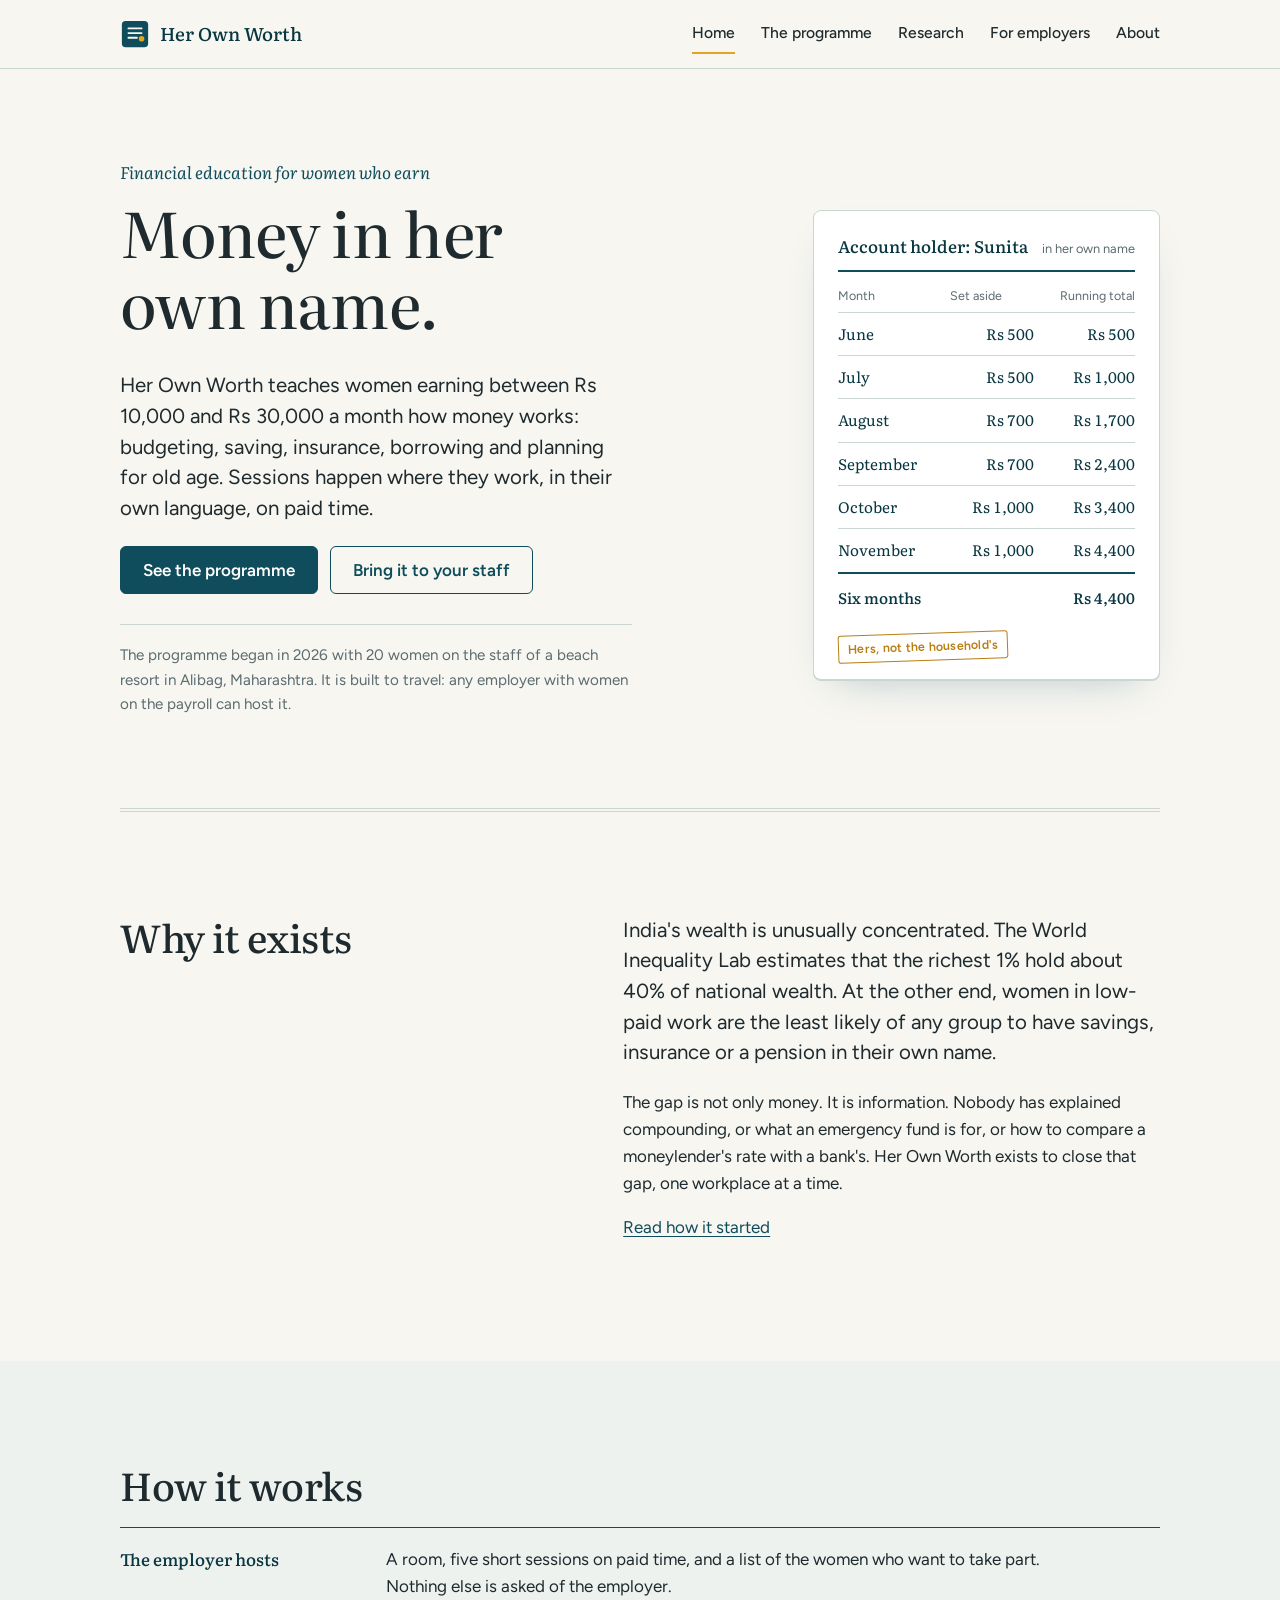
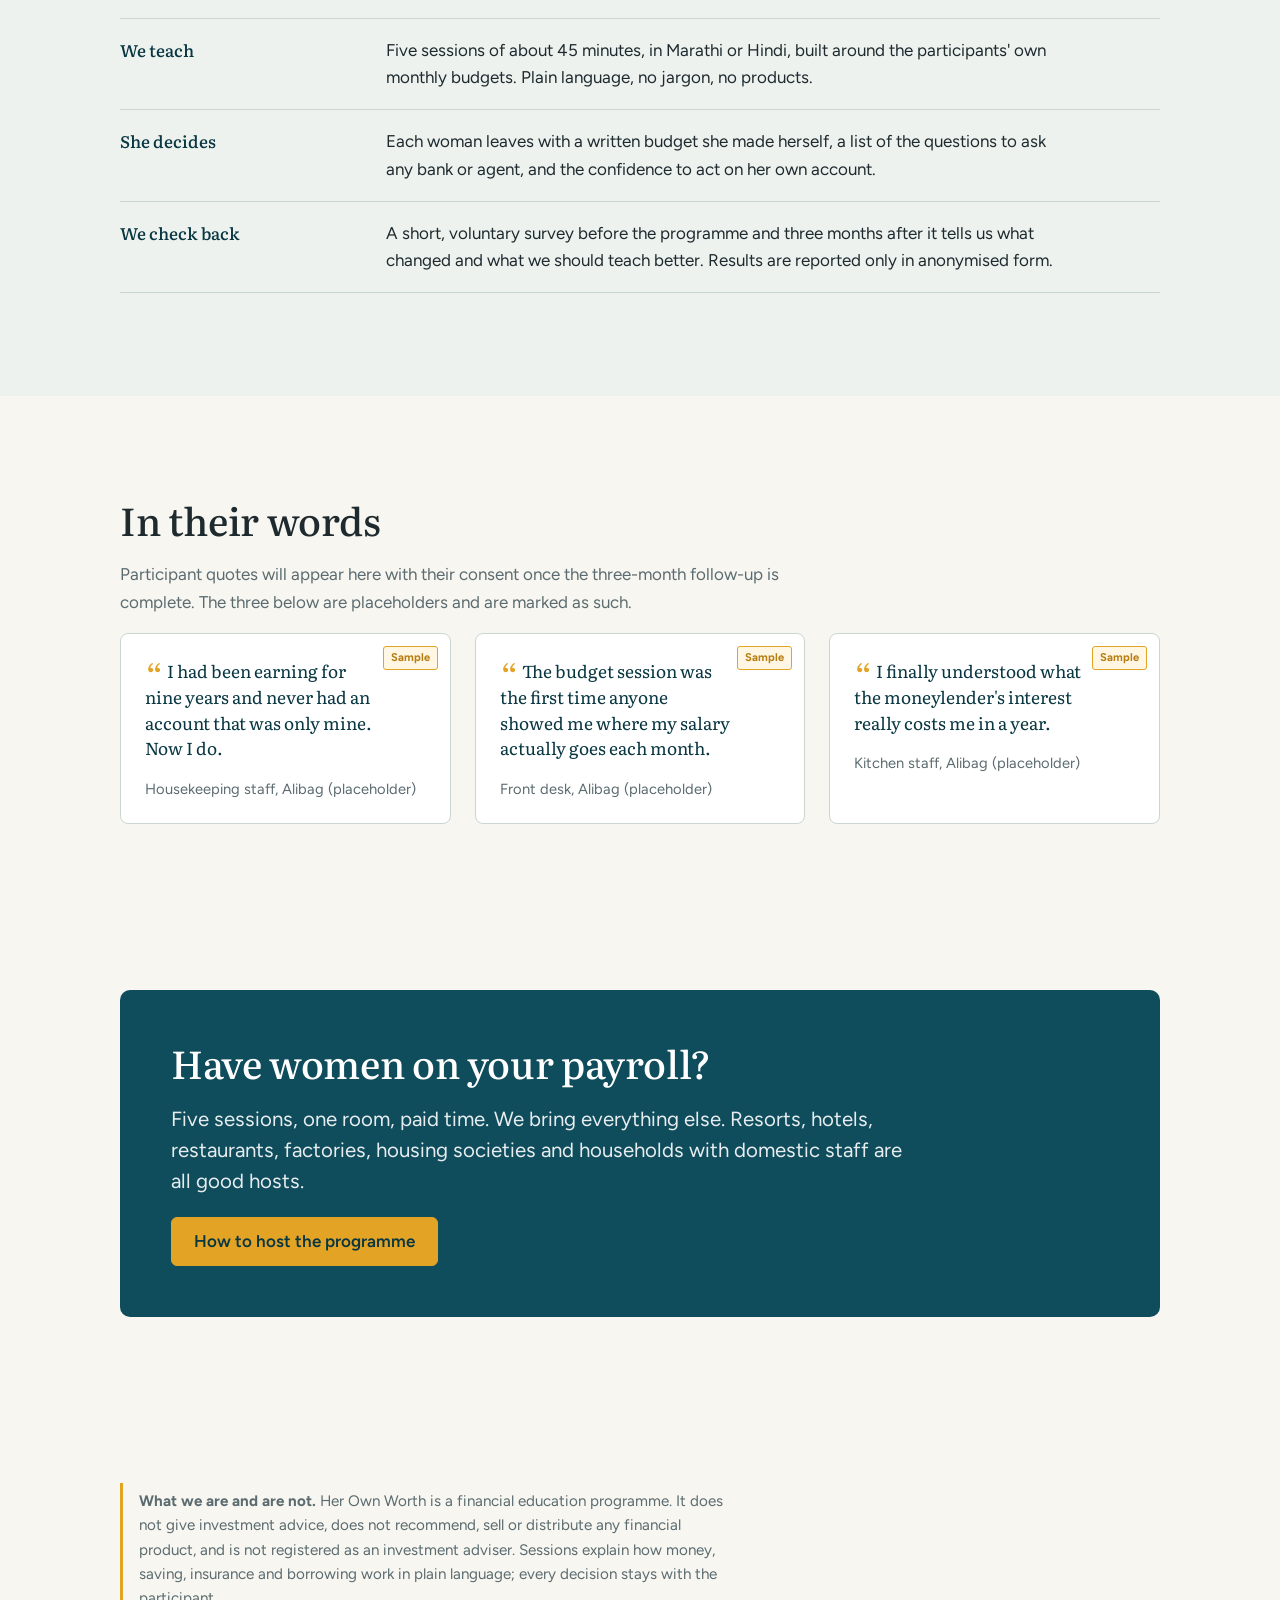
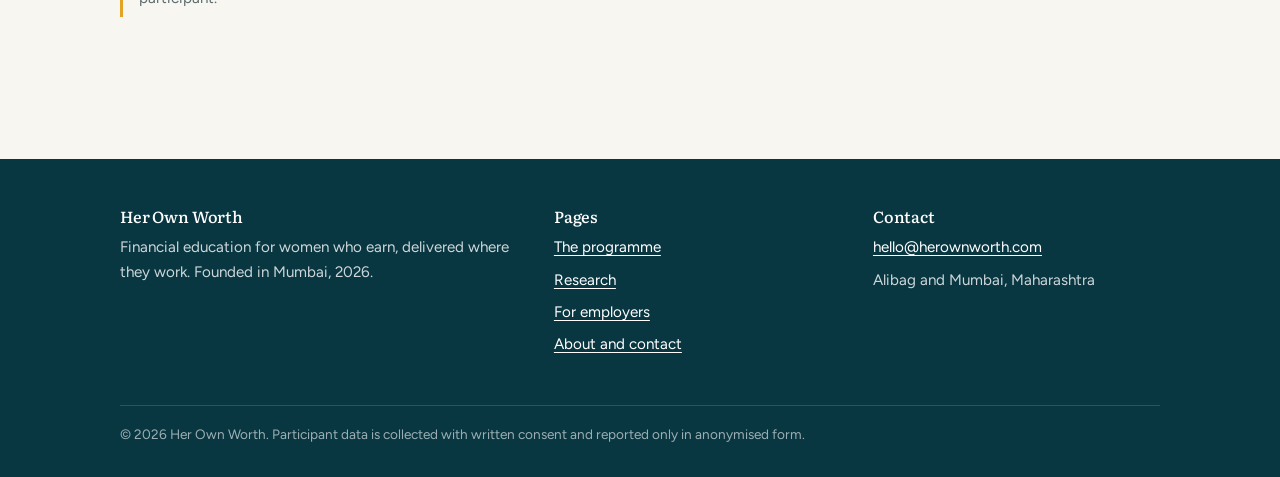
==== index.html @ 526307f5 "Her Own Worth site, first version Co-Authored-By: Claude Fable 5.1 <noreply@anthropic.com> Claude-Se" ====
<!doctype html>
<html lang="en">
<head>
<meta charset="utf-8">
<meta name="viewport" content="width=device-width, initial-scale=1">
<title>Her Own Worth</title>
<meta name="description" content="Financial education for women who earn, delivered where they work. Budgeting, saving, insurance and borrowing explained in plain language.">
<link rel="icon" href="favicon.svg" type="image/svg+xml">
<link rel="preconnect" href="https://fonts.googleapis.com">
<link rel="preconnect" href="https://fonts.gstatic.com" crossorigin>
<link href="https://fonts.googleapis.com/css2?family=Figtree:wght@400;500;600;700&family=Literata:ital,opsz,wght@0,7..72,400;0,7..72,450;0,7..72,500;1,7..72,400&display=swap" rel="stylesheet">
<link rel="stylesheet" href="styles.css">
</head>
<body>
<header class="top">
  <div class="wrap">
    <a class="brand" href="index.html"><svg class="mark" viewBox="0 0 32 32" aria-hidden="true"><rect x="2" y="2" width="28" height="28" rx="4" fill="#0F4C5C"/><path d="M9 10h14M9 15h14M9 20h9" stroke="#F7F6F1" stroke-width="2" stroke-linecap="round"/><circle cx="23" cy="21" r="3" fill="#E3A325"/></svg>Her Own Worth</a>
    <button class="menu-btn" aria-expanded="false" aria-controls="nav" onclick="var n=document.getElementById('nav');n.classList.toggle('open');this.setAttribute('aria-expanded',n.classList.contains('open'))">Menu</button>
    <nav class="main" id="nav" aria-label="Main">
      <a href="index.html" aria-current="page">Home</a>
      <a href="programme.html">The programme</a>
      <a href="research.html">Research</a>
      <a href="employers.html">For employers</a>
      <a href="about.html">About</a>
    </nav>
  </div>
</header>
<main>

<section class="hero">
  <div class="wrap">
    <div>
      <p class="kicker">Financial education for women who earn</p>
      <h1>Money in her own name.</h1>
      <p class="lead">Her Own Worth teaches women earning between Rs 10,000 and Rs 30,000 a month how money works: budgeting, saving, insurance, borrowing and planning for old age. Sessions happen where they work, in their own language, on paid time.</p>
      <div class="actions">
        <a class="btn" href="programme.html">See the programme</a>
        <a class="btn ghost" href="employers.html">Bring it to your staff</a>
      </div>
      <p class="fact">The programme began in 2026 with 20 women on the staff of a beach resort in Alibag, Maharashtra. It is built to travel: any employer with women on the payroll can host it.</p>
    </div>
    <div class="ledger" aria-label="Illustration: a savings ledger in a participant's own name">
      <div class="head"><b>Account holder: Sunita</b><span>in her own name</span></div>
      <table>
        <thead><tr><th>Month</th><th>Set aside</th><th>Running total</th></tr></thead>
        <tbody>
          <tr class="row"><td>June</td><td class="n">Rs 500</td><td>Rs 500</td></tr>
          <tr class="row"><td>July</td><td class="n">Rs 500</td><td>Rs 1,000</td></tr>
          <tr class="row"><td>August</td><td class="n">Rs 700</td><td>Rs 1,700</td></tr>
          <tr class="row"><td>September</td><td class="n">Rs 700</td><td>Rs 2,400</td></tr>
          <tr class="row"><td>October</td><td class="n">Rs 1,000</td><td>Rs 3,400</td></tr>
          <tr class="row"><td>November</td><td class="n">Rs 1,000</td><td>Rs 4,400</td></tr>
          <tr class="sum"><td>Six months</td><td class="n"></td><td>Rs 4,400</td></tr>
        </tbody>
      </table>
      <span class="stamp">Hers, not the household's</span>
    </div>
  </div>
</section>

<div class="wrap"><div class="ledger-rule double"></div></div>

<section>
  <div class="wrap split">
    <div>
      <h2>Why it exists</h2>
    </div>
    <div>
      <p class="lead">India's wealth is unusually concentrated. The World Inequality Lab estimates that the richest 1% hold about 40% of national wealth. At the other end, women in low-paid work are the least likely of any group to have savings, insurance or a pension in their own name.</p>
      <p>The gap is not only money. It is information. Nobody has explained compounding, or what an emergency fund is for, or how to compare a moneylender's rate with a bank's. Her Own Worth exists to close that gap, one workplace at a time.</p>
      <p><a href="about.html">Read how it started</a></p>
    </div>
  </div>
</section>

<section class="tint">
  <div class="wrap">
    <h2>How it works</h2>
    <ul class="rows">
      <li><b>The employer hosts</b><p>A room, five short sessions on paid time, and a list of the women who want to take part. Nothing else is asked of the employer.</p></li>
      <li><b>We teach</b><p>Five sessions of about 45 minutes, in Marathi or Hindi, built around the participants' own monthly budgets. Plain language, no jargon, no products.</p></li>
      <li><b>She decides</b><p>Each woman leaves with a written budget she made herself, a list of the questions to ask any bank or agent, and the confidence to act on her own account.</p></li>
      <li><b>We check back</b><p>A short, voluntary survey before the programme and three months after it tells us what changed and what we should teach better. Results are reported only in anonymised form.</p></li>
    </ul>
  </div>
</section>

<section>
  <div class="wrap">
    <h2>In their words</h2>
    <p class="muted" style="max-width:62ch">Participant quotes will appear here with their consent once the three-month follow-up is complete. The three below are placeholders and are marked as such.</p>
    <div class="quotes">
      <article class="quote"><span class="sample">Sample</span><blockquote>I had been earning for nine years and never had an account that was only mine. Now I do.</blockquote><cite>Housekeeping staff, Alibag (placeholder)</cite></article>
      <article class="quote"><span class="sample">Sample</span><blockquote>The budget session was the first time anyone showed me where my salary actually goes each month.</blockquote><cite>Front desk, Alibag (placeholder)</cite></article>
      <article class="quote"><span class="sample">Sample</span><blockquote>I finally understood what the moneylender's interest really costs me in a year.</blockquote><cite>Kitchen staff, Alibag (placeholder)</cite></article>
    </div>
  </div>
</section>

<section class="tight">
  <div class="wrap">
    <div class="panel">
      <h2>Have women on your payroll?</h2>
      <p class="lead" style="color:rgba(255,255,255,.9)">Five sessions, one room, paid time. We bring everything else. Resorts, hotels, restaurants, factories, housing societies and households with domestic staff are all good hosts.</p>
      <a class="btn" href="employers.html">How to host the programme</a>
    </div>
  </div>
</section>
<section class="tight" id="disclaimer">
  <div class="wrap">
    <div class="note">
      <strong>What we are and are not.</strong> Her Own Worth is a financial education programme. It does not give investment advice, does not recommend, sell or distribute any financial product, and is not registered as an investment adviser. Sessions explain how money, saving, insurance and borrowing work in plain language; every decision stays with the participant.
    </div>
  </div>
</section>

</main>
<footer>
  <div class="wrap">
    <div>
      <h4>Her Own Worth</h4>
      <p>Financial education for women who earn, delivered where they work. Founded in Mumbai, 2026.</p>
    </div>
    <div>
      <h4>Pages</h4>
      <ul>
        <li><a href="programme.html">The programme</a></li>
        <li><a href="research.html">Research</a></li>
        <li><a href="employers.html">For employers</a></li>
        <li><a href="about.html">About and contact</a></li>
      </ul>
    </div>
    <div>
      <h4>Contact</h4>
      <ul>
        <li><a href="mailto:hello@herownworth.com">hello@herownworth.com</a></li>
        <li>Alibag and Mumbai, Maharashtra</li>
      </ul>
    </div>
    <div class="legal">&copy; 2026 Her Own Worth. Participant data is collected with written consent and reported only in anonymised form.</div>
  </div>
</footer>
</body>
</html>
---- styles.css ----
:root{
  --ink:#0F4C5C;        /* sea-green ledger ink */
  --ink-deep:#083641;
  --paper:#F7F6F1;
  --paper-2:#EEF2EF;
  --rule:#C9D6D2;
  --text:#1E2A2E;
  --muted:#5B6B6F;
  --marigold:#E3A325;
  --marigold-deep:#B97E12;
  --white:#FFFFFF;
  --max:1120px;
  --gutter:clamp(16px,4vw,40px);
}
*{box-sizing:border-box}
html{scroll-behavior:smooth}
body{margin:0;background:var(--paper);color:var(--text);font-family:"Figtree",system-ui,-apple-system,"Segoe UI",sans-serif;font-size:17px;line-height:1.6;-webkit-font-smoothing:antialiased}
h1,h2,h3,h4,.serif{font-family:"Literata",Georgia,"Times New Roman",serif;font-weight:500;line-height:1.15;letter-spacing:-0.01em;margin:0 0 .5em}
h1{font-size:clamp(2.2rem,5.2vw,3.9rem);font-weight:450}
h2{font-size:clamp(1.65rem,3.2vw,2.4rem)}
h3{font-size:1.3rem}
p{margin:0 0 1em;max-width:62ch}
a{color:var(--ink);text-decoration-thickness:1px;text-underline-offset:3px}
a:hover{color:var(--ink-deep)}
:focus-visible{outline:3px solid var(--marigold);outline-offset:3px;border-radius:3px}
img,svg{max-width:100%;height:auto}
.wrap{max-width:var(--max);margin:0 auto;padding:0 var(--gutter)}
.muted{color:var(--muted)}
.small{font-size:.92rem}

/* header */
.top{position:sticky;top:0;z-index:20;background:rgba(247,246,241,.92);backdrop-filter:saturate(1.2) blur(8px);border-bottom:1px solid var(--rule)}
.top .wrap{display:flex;align-items:center;justify-content:space-between;height:68px;gap:16px}
.brand{display:flex;align-items:center;gap:10px;text-decoration:none;color:var(--ink-deep);font-family:"Literata",serif;font-size:1.15rem;font-weight:500}
.brand .mark{width:30px;height:30px}
nav.main{display:flex;gap:26px}
nav.main a{text-decoration:none;color:var(--text);font-weight:500;font-size:.98rem;padding:6px 0;border-bottom:2px solid transparent}
nav.main a[aria-current="page"]{border-bottom-color:var(--marigold)}
nav.main a:hover{color:var(--ink)}
.menu-btn{display:none;background:none;border:1px solid var(--rule);border-radius:6px;padding:8px 10px;font:inherit;color:var(--text)}
@media (max-width:760px){
  nav.main{display:none;position:absolute;left:0;right:0;top:68px;background:var(--paper);flex-direction:column;gap:0;border-bottom:1px solid var(--rule);padding:8px var(--gutter) 16px}
  nav.main.open{display:flex}
  nav.main a{padding:12px 0;border-bottom:1px solid var(--rule)}
  nav.main a[aria-current="page"]{border-bottom-color:var(--marigold)}
  .menu-btn{display:inline-block}
}

/* buttons */
.btn{display:inline-block;background:var(--ink);color:var(--white);text-decoration:none;padding:13px 22px;border-radius:6px;font-weight:600;border:1px solid var(--ink);line-height:1.2}
.btn:hover{background:var(--ink-deep);color:var(--white)}
.btn.ghost{background:transparent;color:var(--ink)}
.btn.ghost:hover{background:var(--paper-2)}
.btn.disabled{opacity:.55;pointer-events:none}

/* ledger rule motif */
.ledger-rule{height:1px;background:var(--rule);margin:0}
.ledger-rule.double{height:4px;background:linear-gradient(var(--rule),var(--rule)) top/100% 1px no-repeat,linear-gradient(var(--rule),var(--rule)) bottom/100% 1px no-repeat}

/* sections */
section{padding:clamp(56px,8vw,104px) 0}
section.tight{padding-top:clamp(36px,5vw,64px)}
.lead{font-size:clamp(1.12rem,1.6vw,1.3rem);line-height:1.5;color:var(--text);max-width:58ch}
.kicker{font-family:"Literata",serif;font-style:italic;color:var(--ink);font-size:1.05rem;margin:0 0 .6em}

/* hero */
.hero{padding:clamp(48px,7vw,96px) 0 clamp(40px,6vw,80px)}
.hero .wrap{display:grid;grid-template-columns:1.05fr .95fr;gap:clamp(28px,5vw,72px);align-items:center}
.hero h1{max-width:12ch}
.hero .actions{display:flex;gap:12px;flex-wrap:wrap;margin-top:22px}
.hero .fact{margin-top:30px;padding-top:18px;border-top:1px solid var(--rule);max-width:52ch;color:var(--muted);font-size:.95rem}
@media (max-width:860px){.hero .wrap{grid-template-columns:1fr}.hero h1{max-width:none}}

/* ledger illustration */
.ledger{background:var(--white);border:1px solid var(--rule);border-radius:8px;box-shadow:0 1px 0 var(--rule),0 18px 40px -24px rgba(15,76,92,.35);padding:22px 24px 18px;font-family:"Literata",serif;color:var(--ink-deep);max-width:460px;margin-left:auto}
.ledger .head{display:flex;justify-content:space-between;align-items:baseline;gap:14px;flex-wrap:wrap;border-bottom:2px solid var(--ink);padding-bottom:10px;margin-bottom:6px}
.ledger .head b{font-weight:500;font-size:1.05rem}
.ledger .head span{font-size:.8rem;color:var(--muted);font-family:"Figtree",sans-serif}
.ledger table{width:100%;border-collapse:collapse;font-size:.95rem}
.ledger th{font-weight:400;font-size:.78rem;color:var(--muted);text-align:left;padding:8px 0 6px;font-family:"Figtree",sans-serif;border-bottom:1px solid var(--rule)}
.ledger th:last-child,.ledger td:last-child,.ledger td.n{text-align:right;font-variant-numeric:tabular-nums}
.ledger td{padding:9px 0;border-bottom:1px solid var(--rule)}
.ledger tr.sum td{border-bottom:none;border-top:2px solid var(--ink);padding-top:12px;font-weight:500}
.ledger .stamp{display:inline-block;margin-top:14px;border:1.5px solid var(--marigold-deep);color:var(--marigold-deep);padding:3px 9px;border-radius:3px;font-size:.78rem;letter-spacing:.02em;transform:rotate(-2deg);font-family:"Figtree",sans-serif;font-weight:600}
.ledger tr.row{opacity:0;animation:ink .5s ease forwards}
.ledger tr.row:nth-child(1){animation-delay:.15s}.ledger tr.row:nth-child(2){animation-delay:.35s}.ledger tr.row:nth-child(3){animation-delay:.55s}.ledger tr.row:nth-child(4){animation-delay:.75s}.ledger tr.row:nth-child(5){animation-delay:.95s}.ledger tr.row:nth-child(6){animation-delay:1.15s}
.ledger tr.sum{opacity:0;animation:ink .6s ease 1.45s forwards}
@keyframes ink{to{opacity:1}}
@media (prefers-reduced-motion:reduce){.ledger tr.row,.ledger tr.sum{opacity:1;animation:none}}

/* grids */
.grid{display:grid;gap:clamp(20px,3vw,40px)}
.grid.two{grid-template-columns:1fr 1fr}
.grid.three{grid-template-columns:repeat(3,1fr)}
@media (max-width:860px){.grid.two,.grid.three{grid-template-columns:1fr}}
.split{display:grid;grid-template-columns:minmax(0,.9fr) minmax(0,1.1fr);gap:clamp(24px,5vw,72px);align-items:start}
@media (max-width:860px){.split{grid-template-columns:1fr}}

/* definition rows (ledger-like) */
.rows{border-top:1px solid var(--ink);margin:0;padding:0;list-style:none}
.rows li{display:grid;grid-template-columns:minmax(140px,.32fr) 1fr;gap:18px;padding:18px 0;border-bottom:1px solid var(--rule)}
.rows li b{font-family:"Literata",serif;font-weight:500;color:var(--ink-deep);font-size:1.05rem}
.rows li p{margin:0}
@media (max-width:560px){.rows li{grid-template-columns:1fr;gap:6px}}

/* curriculum sessions: a real sequence, so numbered */
.sessions{counter-reset:s;list-style:none;margin:0;padding:0;border-top:1px solid var(--ink)}
.sessions li{counter-increment:s;display:grid;grid-template-columns:64px 1fr;gap:10px 20px;padding:22px 0;border-bottom:1px solid var(--rule)}
.sessions li::before{content:counter(s);font-family:"Literata",serif;font-size:2rem;color:var(--marigold-deep);line-height:1;grid-row:span 2}
.sessions h3{margin:0 0 4px;font-size:1.15rem}
.sessions p{margin:0;color:var(--muted)}

/* tint panel */
.panel{background:var(--ink);color:var(--white);border-radius:10px;padding:clamp(28px,4vw,56px)}
.panel h2,.panel h3{color:var(--white)}
.panel p{color:rgba(255,255,255,.85)}
.panel a{color:var(--marigold)}
.panel .btn{background:var(--marigold);border-color:var(--marigold);color:var(--ink-deep)}
.panel .btn:hover{background:#F0B53A;border-color:#F0B53A}
.tint{background:var(--paper-2)}

/* testimonials */
.quotes{display:grid;grid-template-columns:repeat(3,1fr);gap:24px}
@media (max-width:860px){.quotes{grid-template-columns:1fr}}
.quote{background:var(--white);border:1px solid var(--rule);border-radius:8px;padding:24px 24px 20px;position:relative}
.quote blockquote{margin:0 0 14px;padding-right:48px;font-family:"Literata",serif;font-size:1.08rem;line-height:1.5;color:var(--ink-deep)}
.quote blockquote::before{content:"\201C";color:var(--marigold);font-size:2.2rem;line-height:0;vertical-align:-.35em;margin-right:4px}
.quote cite{font-style:normal;color:var(--muted);font-size:.92rem}
.sample{position:absolute;top:12px;right:12px;font-size:.7rem;font-weight:700;color:var(--marigold-deep);border:1px solid var(--marigold);padding:2px 7px;border-radius:3px;background:#FFF7E4}

/* research cards */
.paper{background:var(--white);border:1px solid var(--rule);border-radius:8px;padding:clamp(22px,3vw,36px);margin-bottom:22px}
.paper .status{display:inline-block;font-size:.8rem;font-weight:600;padding:3px 9px;border-radius:3px;background:var(--paper-2);color:var(--ink);margin-bottom:12px}
.paper .status.soon{background:#FFF7E4;color:var(--marigold-deep)}
.paper h3{font-size:1.45rem;max-width:30ch}
.paper .meta{color:var(--muted);font-size:.92rem;margin-bottom:14px}
.paper details{margin-top:8px}
.paper summary{cursor:pointer;color:var(--ink);font-weight:600;list-style:none;display:inline-flex;align-items:center;gap:8px}
.paper summary::-webkit-details-marker{display:none}
.paper summary::before{content:"+";display:inline-grid;place-items:center;width:20px;height:20px;border:1px solid var(--ink);border-radius:50%;font-size:.9rem}
.paper details[open] summary::before{content:"\2013"}
.paper details p{margin-top:12px;max-width:70ch}
.paper .actions{margin-top:16px;display:flex;gap:10px;flex-wrap:wrap}

/* stats in plain words */
.facts{display:grid;grid-template-columns:repeat(3,1fr);gap:20px;border-top:1px solid var(--ink);border-bottom:1px solid var(--ink);padding:26px 0}
@media (max-width:760px){.facts{grid-template-columns:1fr;gap:14px}}
.facts div{font-family:"Literata",serif;font-size:1.15rem;color:var(--ink-deep);line-height:1.35}
.facts div span{display:block;font-family:"Figtree",sans-serif;color:var(--muted);font-size:.9rem;margin-top:4px}

/* page header */
.page-head{padding:clamp(44px,6vw,80px) 0 clamp(24px,4vw,44px)}
.page-head h1{max-width:18ch}

/* footer */
footer{background:var(--ink-deep);color:rgba(255,255,255,.8);padding:48px 0 32px;margin-top:40px;font-size:.95rem}
footer .wrap{display:grid;grid-template-columns:1.4fr 1fr 1fr;gap:32px}
@media (max-width:760px){footer .wrap{grid-template-columns:1fr}}
footer h4{color:var(--white);margin:0 0 10px;font-size:1rem}
footer a{color:var(--white)}
footer ul{list-style:none;margin:0;padding:0}
footer li{margin-bottom:8px}
footer .legal{grid-column:1/-1;border-top:1px solid rgba(255,255,255,.15);padding-top:18px;margin-top:8px;font-size:.85rem;color:rgba(255,255,255,.6)}

/* form */
form .field{margin-bottom:16px}
form label{display:block;font-weight:600;margin-bottom:6px}
form input,form textarea,form select{width:100%;padding:12px;border:1px solid var(--rule);border-radius:6px;font:inherit;background:var(--white);color:var(--text)}
form textarea{min-height:130px}
.note{border-left:3px solid var(--marigold);padding:6px 0 6px 16px;color:var(--muted);font-size:.95rem;max-width:62ch}
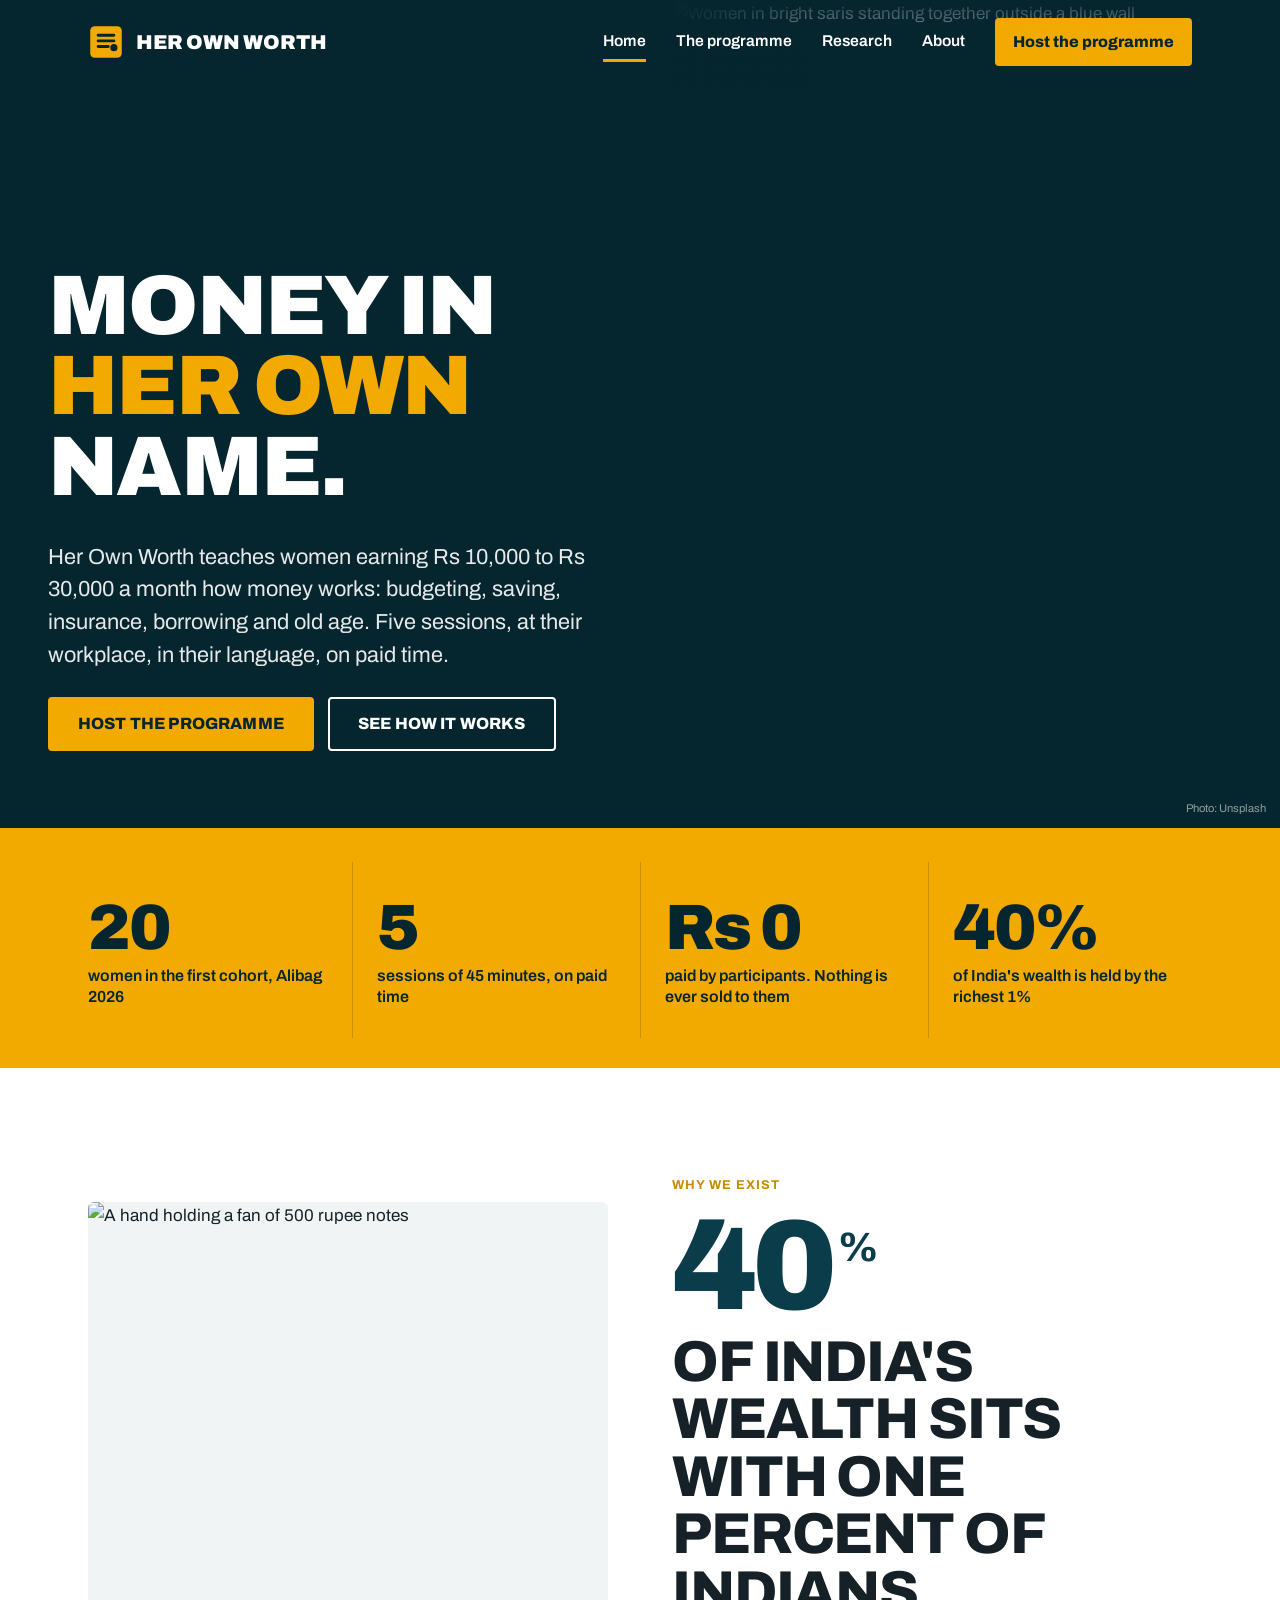
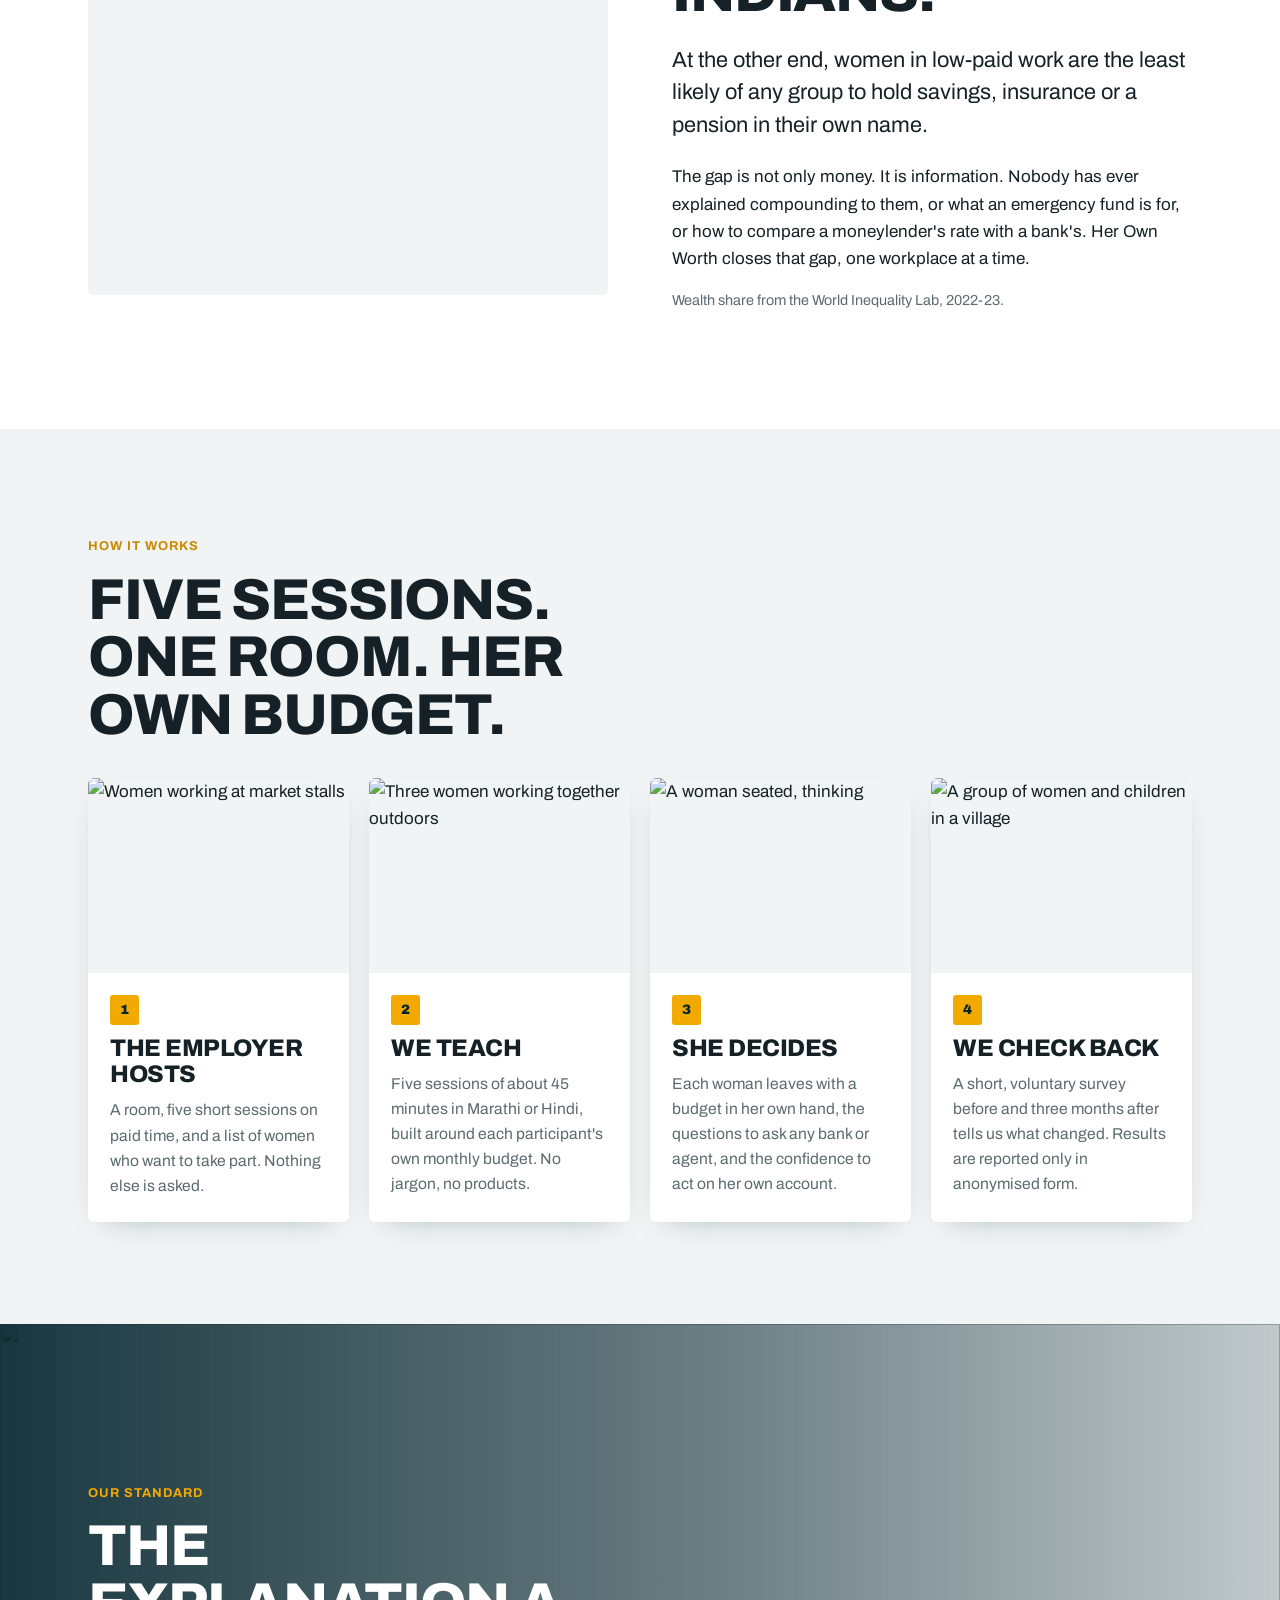
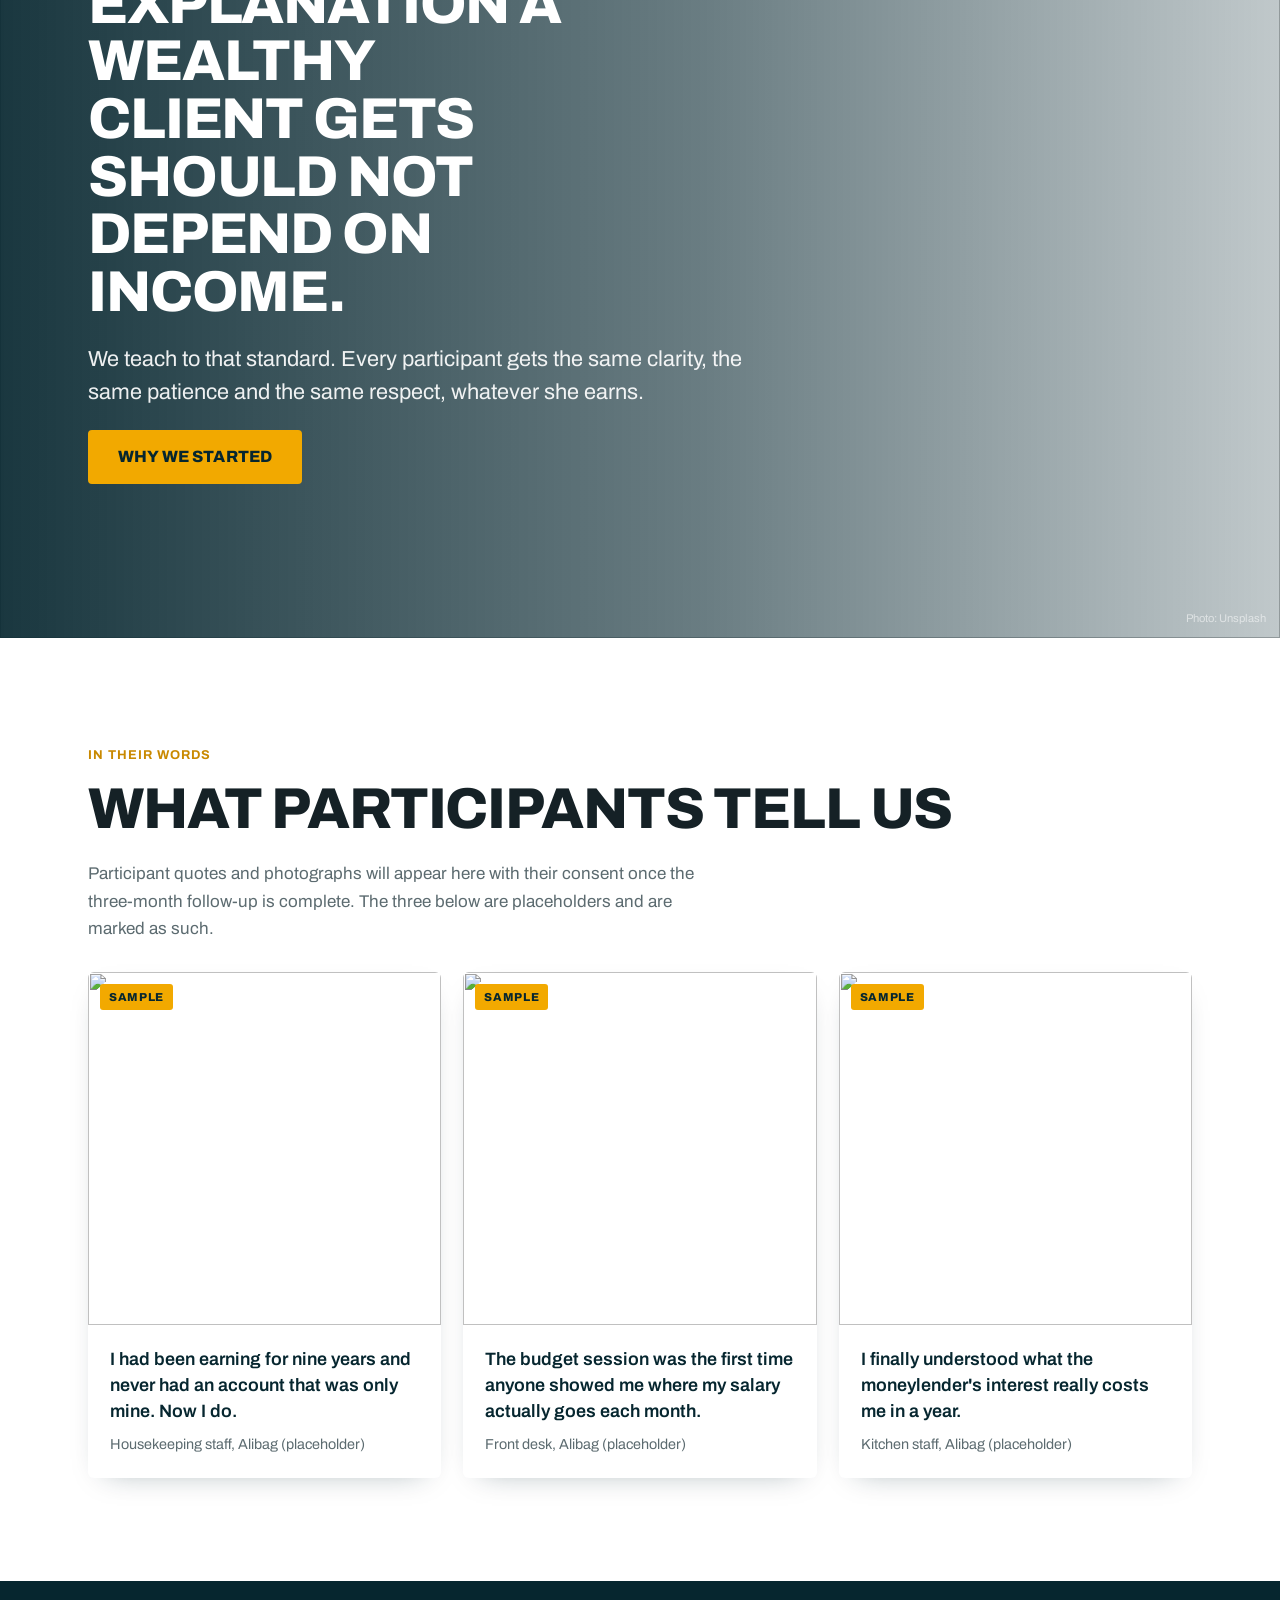
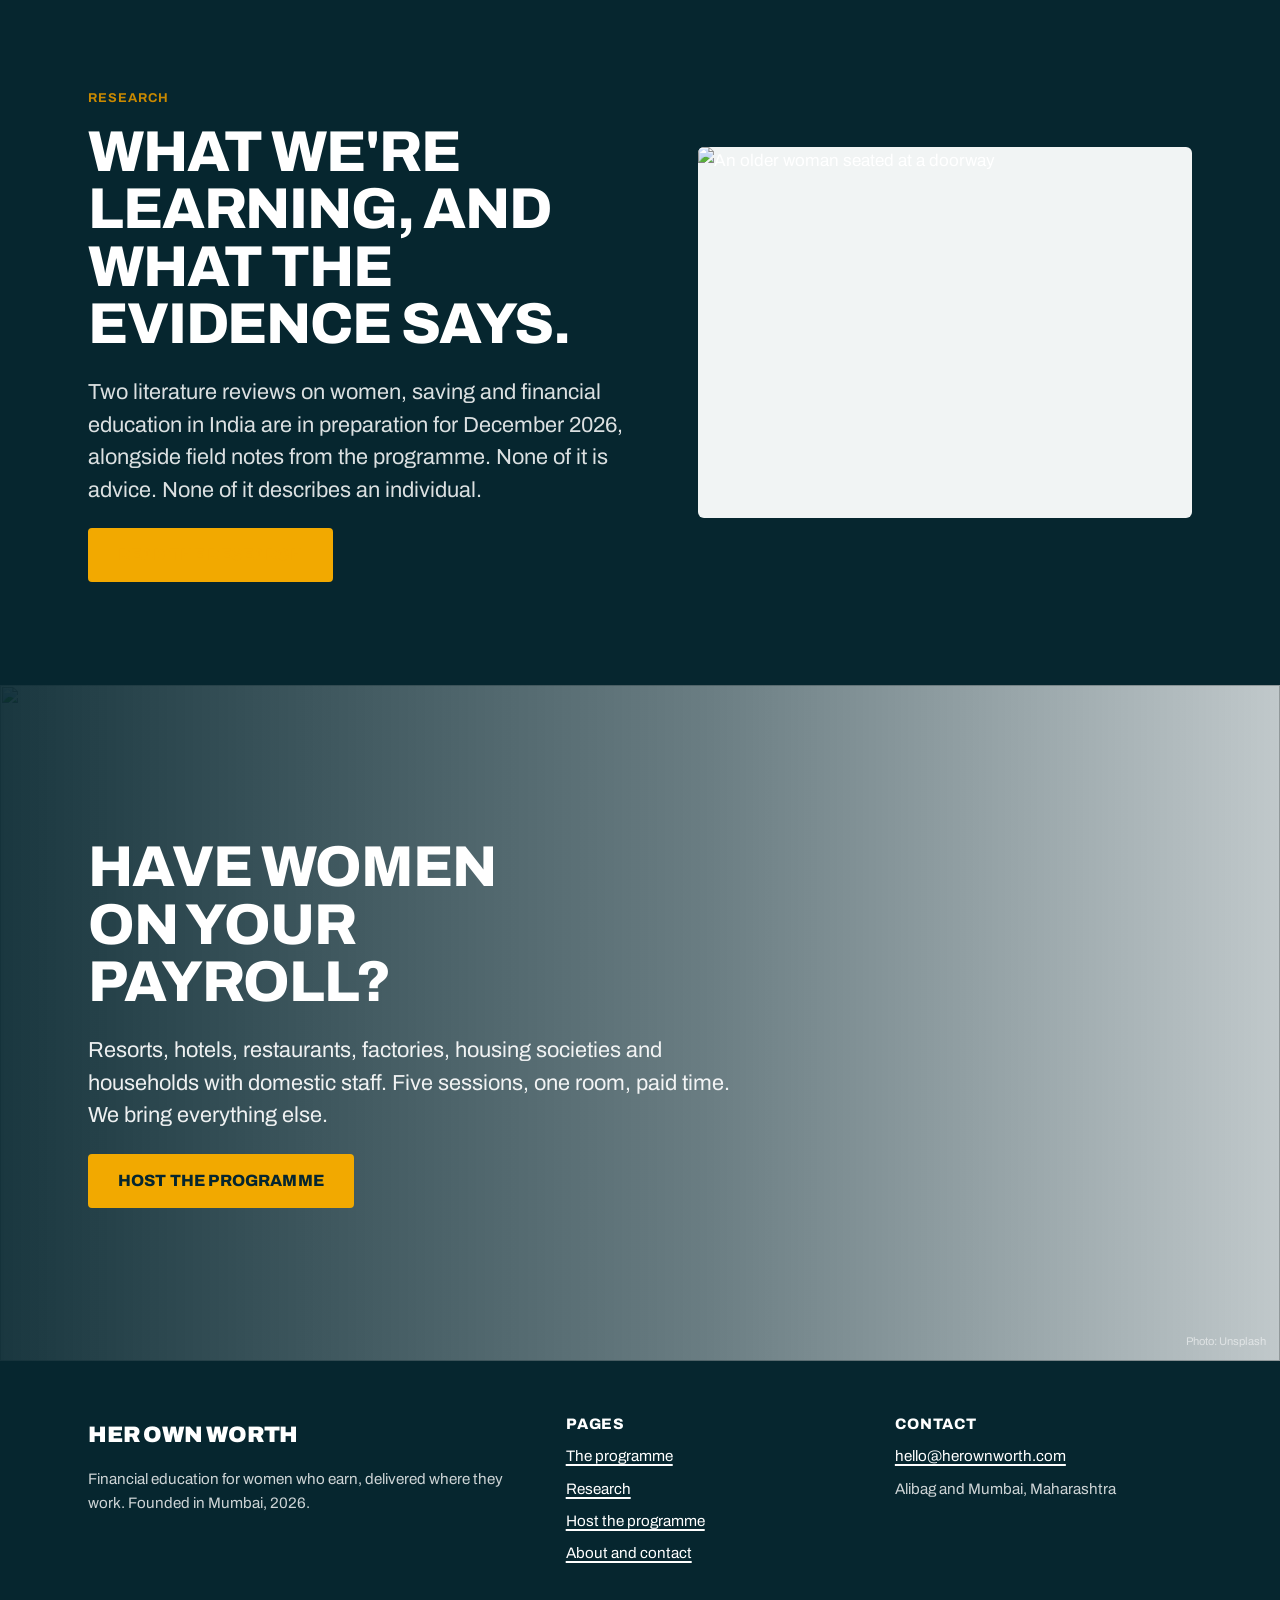
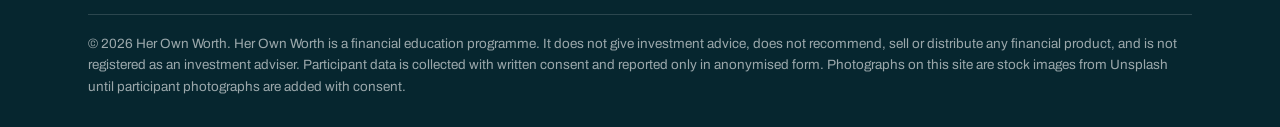
==== commit 17910728: "Redesign: full-bleed photography, bold uppercase headlines, stat counters Co-Authored-By: Claude Fab" ====
--- a/index.html
+++ b/index.html
@@ -8,137 +8,159 @@
 <link rel="icon" href="favicon.svg" type="image/svg+xml">
 <link rel="preconnect" href="https://fonts.googleapis.com">
 <link rel="preconnect" href="https://fonts.gstatic.com" crossorigin>
-<link href="https://fonts.googleapis.com/css2?family=Figtree:wght@400;500;600;700&family=Literata:ital,opsz,wght@0,7..72,400;0,7..72,450;0,7..72,500;1,7..72,400&display=swap" rel="stylesheet">
+<link rel="preconnect" href="https://images.unsplash.com">
+<link href="https://fonts.googleapis.com/css2?family=Archivo:wght@400;500;600;700;800;900&display=swap" rel="stylesheet">
 <link rel="stylesheet" href="styles.css">
 </head>
 <body>
 <header class="top">
   <div class="wrap">
-    <a class="brand" href="index.html"><svg class="mark" viewBox="0 0 32 32" aria-hidden="true"><rect x="2" y="2" width="28" height="28" rx="4" fill="#0F4C5C"/><path d="M9 10h14M9 15h14M9 20h9" stroke="#F7F6F1" stroke-width="2" stroke-linecap="round"/><circle cx="23" cy="21" r="3" fill="#E3A325"/></svg>Her Own Worth</a>
+    <a class="brand" href="index.html"><svg class="mark" viewBox="0 0 32 32" aria-hidden="true"><rect x="2" y="2" width="28" height="28" rx="4" fill="#F2A900"/><path d="M9 10h14M9 15h14M9 20h9" stroke="#06262F" stroke-width="2.6" stroke-linecap="round"/><circle cx="23" cy="21" r="3.2" fill="#06262F"/></svg>Her Own Worth</a>
     <button class="menu-btn" aria-expanded="false" aria-controls="nav" onclick="var n=document.getElementById('nav');n.classList.toggle('open');this.setAttribute('aria-expanded',n.classList.contains('open'))">Menu</button>
     <nav class="main" id="nav" aria-label="Main">
       <a href="index.html" aria-current="page">Home</a>
       <a href="programme.html">The programme</a>
       <a href="research.html">Research</a>
-      <a href="employers.html">For employers</a>
       <a href="about.html">About</a>
+      <a class="cta" href="employers.html">Host the programme</a>
     </nav>
   </div>
 </header>
 <main>
 
 <section class="hero">
+  <div class="text"><div>
+    <h1 class="reveal">Money in <em>her own</em> name.</h1>
+    <p class="lead reveal d1">Her Own Worth teaches women earning Rs 10,000 to Rs 30,000 a month how money works: budgeting, saving, insurance, borrowing and old age. Five sessions, at their workplace, in their language, on paid time.</p>
+    <div class="actions reveal d2"><a class="btn" href="employers.html">Host the programme</a> <a class="btn outline" href="programme.html">See how it works</a></div>
+  </div></div>
+  <div class="pic"><img src="https://images.unsplash.com/photo-1587538018365-2a1f8b544c08?auto=format&fit=crop&q=75&w=1600" alt="Women in bright saris standing together outside a blue wall" fetchpriority="high" style="--pos:50% 20%"><span class="credit">Photo: Unsplash</span></div>
+</section>
+<div class="stats" aria-label="Programme at a glance">
   <div class="wrap">
+    <div><b data-count="20">20</b><span>women in the first cohort, Alibag 2026</span></div>
+    <div><b data-count="5">5</b><span>sessions of 45 minutes, on paid time</span></div>
+    <div><b data-count="0" data-prefix="Rs ">Rs 0</b><span>paid by participants. Nothing is ever sold to them</span></div>
+    <div><b data-count="40" data-suffix="%">40%</b><span>of India's wealth is held by the richest 1%</span></div>
+  </div>
+</div>
+
+<section>
+  <div class="wrap split">
+    <div class="photo tall"><img src="https://images.unsplash.com/photo-1729077537326-91749c1c9197?auto=format&fit=crop&q=75&w=1000" alt="A hand holding a fan of 500 rupee notes" loading="lazy"></div>
     <div>
-      <p class="kicker">Financial education for women who earn</p>
-      <h1>Money in her own name.</h1>
-      <p class="lead">Her Own Worth teaches women earning between Rs 10,000 and Rs 30,000 a month how money works: budgeting, saving, insurance, borrowing and planning for old age. Sessions happen where they work, in their own language, on paid time.</p>
-      <div class="actions">
-        <a class="btn" href="programme.html">See the programme</a>
-        <a class="btn ghost" href="employers.html">Bring it to your staff</a>
-      </div>
-      <p class="fact">The programme began in 2026 with 20 women on the staff of a beach resort in Alibag, Maharashtra. It is built to travel: any employer with women on the payroll can host it.</p>
-    </div>
-    <div class="ledger" aria-label="Illustration: a savings ledger in a participant's own name">
-      <div class="head"><b>Account holder: Sunita</b><span>in her own name</span></div>
-      <table>
-        <thead><tr><th>Month</th><th>Set aside</th><th>Running total</th></tr></thead>
-        <tbody>
-          <tr class="row"><td>June</td><td class="n">Rs 500</td><td>Rs 500</td></tr>
-          <tr class="row"><td>July</td><td class="n">Rs 500</td><td>Rs 1,000</td></tr>
-          <tr class="row"><td>August</td><td class="n">Rs 700</td><td>Rs 1,700</td></tr>
-          <tr class="row"><td>September</td><td class="n">Rs 700</td><td>Rs 2,400</td></tr>
-          <tr class="row"><td>October</td><td class="n">Rs 1,000</td><td>Rs 3,400</td></tr>
-          <tr class="row"><td>November</td><td class="n">Rs 1,000</td><td>Rs 4,400</td></tr>
-          <tr class="sum"><td>Six months</td><td class="n"></td><td>Rs 4,400</td></tr>
-        </tbody>
-      </table>
-      <span class="stamp">Hers, not the household's</span>
+      <span class="eyebrow">Why we exist</span>
+      <p class="bignum">40<small>%</small></p>
+      <h2>Of India's wealth sits with one percent of Indians.</h2>
+      <p class="lead">At the other end, women in low-paid work are the least likely of any group to hold savings, insurance or a pension in their own name.</p>
+      <p>The gap is not only money. It is information. Nobody has ever explained compounding to them, or what an emergency fund is for, or how to compare a moneylender's rate with a bank's. Her Own Worth closes that gap, one workplace at a time.</p>
+      <p class="muted" style="font-size:.9rem">Wealth share from the World Inequality Lab, 2022-23.</p>
     </div>
   </div>
 </section>
 
-<div class="wrap"><div class="ledger-rule double"></div></div>
-
-<section>
-  <div class="wrap split">
-    <div>
-      <h2>Why it exists</h2>
-    </div>
-    <div>
-      <p class="lead">India's wealth is unusually concentrated. The World Inequality Lab estimates that the richest 1% hold about 40% of national wealth. At the other end, women in low-paid work are the least likely of any group to have savings, insurance or a pension in their own name.</p>
-      <p>The gap is not only money. It is information. Nobody has explained compounding, or what an emergency fund is for, or how to compare a moneylender's rate with a bank's. Her Own Worth exists to close that gap, one workplace at a time.</p>
-      <p><a href="about.html">Read how it started</a></p>
+<section class="mist">
+  <div class="wrap">
+    <span class="eyebrow">How it works</span>
+    <h2 style="max-width:16ch">Five sessions. One room. Her own budget.</h2>
+    <div class="cards" style="margin-top:34px">
+      <article class="card"><div class="img"><img src="https://images.unsplash.com/photo-1688013566793-849ce35316e6?auto=format&fit=crop&q=75&w=800" alt="Women working at market stalls" loading="lazy"></div><div class="body"><span class="step">1</span><h3>The employer hosts</h3><p>A room, five short sessions on paid time, and a list of women who want to take part. Nothing else is asked.</p></div></article>
+      <article class="card"><div class="img"><img src="https://images.unsplash.com/photo-1707721690544-781fe6ede937?auto=format&fit=crop&q=75&w=800" alt="Three women working together outdoors" loading="lazy"></div><div class="body"><span class="step">2</span><h3>We teach</h3><p>Five sessions of about 45 minutes in Marathi or Hindi, built around each participant's own monthly budget. No jargon, no products.</p></div></article>
+      <article class="card"><div class="img"><img src="https://images.unsplash.com/photo-1754591254914-cf2d9819e6be?auto=format&fit=crop&q=75&w=800" alt="A woman seated, thinking" loading="lazy"></div><div class="body"><span class="step">3</span><h3>She decides</h3><p>Each woman leaves with a budget in her own hand, the questions to ask any bank or agent, and the confidence to act on her own account.</p></div></article>
+      <article class="card"><div class="img"><img src="https://images.unsplash.com/photo-1759738101500-6d8d522b2681?auto=format&fit=crop&q=75&w=800" alt="A group of women and children in a village" loading="lazy"></div><div class="body"><span class="step">4</span><h3>We check back</h3><p>A short, voluntary survey before and three months after tells us what changed. Results are reported only in anonymised form.</p></div></article>
     </div>
   </div>
 </section>
 
-<section class="tint">
+<div class="band">
+  <img class="bg" src="https://images.unsplash.com/photo-1463335361701-e90f4c5045d0?auto=format&fit=crop&q=75&w=2000" alt="" loading="lazy">
   <div class="wrap">
-    <h2>How it works</h2>
-    <ul class="rows">
-      <li><b>The employer hosts</b><p>A room, five short sessions on paid time, and a list of the women who want to take part. Nothing else is asked of the employer.</p></li>
-      <li><b>We teach</b><p>Five sessions of about 45 minutes, in Marathi or Hindi, built around the participants' own monthly budgets. Plain language, no jargon, no products.</p></li>
-      <li><b>She decides</b><p>Each woman leaves with a written budget she made herself, a list of the questions to ask any bank or agent, and the confidence to act on her own account.</p></li>
-      <li><b>We check back</b><p>A short, voluntary survey before the programme and three months after it tells us what changed and what we should teach better. Results are reported only in anonymised form.</p></li>
-    </ul>
+    <span class="eyebrow" style="color:var(--gold)">Our standard</span>
+    <h2>The explanation a wealthy client gets should not depend on income.</h2>
+    <p class="lead">We teach to that standard. Every participant gets the same clarity, the same patience and the same respect, whatever she earns.</p>
+    <a class="btn" href="about.html">Why we started</a>
   </div>
-</section>
+  <span class="credit">Photo: Unsplash</span>
+</div>
 
 <section>
   <div class="wrap">
-    <h2>In their words</h2>
-    <p class="muted" style="max-width:62ch">Participant quotes will appear here with their consent once the three-month follow-up is complete. The three below are placeholders and are marked as such.</p>
-    <div class="quotes">
-      <article class="quote"><span class="sample">Sample</span><blockquote>I had been earning for nine years and never had an account that was only mine. Now I do.</blockquote><cite>Housekeeping staff, Alibag (placeholder)</cite></article>
-      <article class="quote"><span class="sample">Sample</span><blockquote>The budget session was the first time anyone showed me where my salary actually goes each month.</blockquote><cite>Front desk, Alibag (placeholder)</cite></article>
-      <article class="quote"><span class="sample">Sample</span><blockquote>I finally understood what the moneylender's interest really costs me in a year.</blockquote><cite>Kitchen staff, Alibag (placeholder)</cite></article>
+    <span class="eyebrow">In their words</span>
+    <h2>What participants tell us</h2>
+    <p class="muted" style="max-width:62ch">Participant quotes and photographs will appear here with their consent once the three-month follow-up is complete. The three below are placeholders and are marked as such.</p>
+    <div class="quotes" style="margin-top:30px">
+      <article class="quote"><span class="sample">Sample</span><div class="img"><img src="https://images.unsplash.com/photo-1533128361669-69c065857a13?auto=format&fit=crop&q=75&w=700" alt="" loading="lazy"></div><blockquote>I had been earning for nine years and never had an account that was only mine. Now I do.</blockquote><cite>Housekeeping staff, Alibag (placeholder)</cite></article>
+      <article class="quote"><span class="sample">Sample</span><div class="img"><img src="https://images.unsplash.com/photo-1618245472177-2a74ad3b994a?auto=format&fit=crop&q=75&w=700" alt="" loading="lazy"></div><blockquote>The budget session was the first time anyone showed me where my salary actually goes each month.</blockquote><cite>Front desk, Alibag (placeholder)</cite></article>
+      <article class="quote"><span class="sample">Sample</span><div class="img"><img src="https://images.unsplash.com/photo-1622182605529-ee049ded8c82?auto=format&fit=crop&q=75&w=700" alt="" loading="lazy"></div><blockquote>I finally understood what the moneylender's interest really costs me in a year.</blockquote><cite>Kitchen staff, Alibag (placeholder)</cite></article>
     </div>
   </div>
 </section>
 
-<section class="tight">
-  <div class="wrap">
-    <div class="panel">
-      <h2>Have women on your payroll?</h2>
-      <p class="lead" style="color:rgba(255,255,255,.9)">Five sessions, one room, paid time. We bring everything else. Resorts, hotels, restaurants, factories, housing societies and households with domestic staff are all good hosts.</p>
-      <a class="btn" href="employers.html">How to host the programme</a>
+<section class="dark">
+  <div class="wrap split text-first">
+    <div>
+      <span class="eyebrow">Research</span>
+      <h2>What we're learning, and what the evidence says.</h2>
+      <p class="lead">Two literature reviews on women, saving and financial education in India are in preparation for December 2026, alongside field notes from the programme. None of it is advice. None of it describes an individual.</p>
+      <a class="btn" href="research.html">Read the research</a>
     </div>
+    <div class="photo"><img src="https://images.unsplash.com/photo-1699873728107-9ce97c8f78eb?auto=format&fit=crop&q=75&w=1000" alt="An older woman seated at a doorway" loading="lazy"></div>
   </div>
 </section>
-<section class="tight" id="disclaimer">
+
+<div class="band">
+  <img class="bg" src="https://images.unsplash.com/photo-1794247071981-024c69666617?auto=format&fit=crop&q=75&w=2000" alt="" loading="lazy">
   <div class="wrap">
-    <div class="note">
-      <strong>What we are and are not.</strong> Her Own Worth is a financial education programme. It does not give investment advice, does not recommend, sell or distribute any financial product, and is not registered as an investment adviser. Sessions explain how money, saving, insurance and borrowing work in plain language; every decision stays with the participant.
-    </div>
+    <h2>Have women on your payroll?</h2>
+    <p class="lead">Resorts, hotels, restaurants, factories, housing societies and households with domestic staff. Five sessions, one room, paid time. We bring everything else.</p>
+    <a class="btn" href="employers.html">Host the programme</a>
   </div>
-</section>
+  <span class="credit">Photo: Unsplash</span>
+</div>
 
 </main>
 <footer>
   <div class="wrap">
     <div>
-      <h4>Her Own Worth</h4>
+      <div class="brand">Her Own Worth</div>
       <p>Financial education for women who earn, delivered where they work. Founded in Mumbai, 2026.</p>
     </div>
     <div>
-      <h4>Pages</h4>
+      <h4>PAGES</h4>
       <ul>
         <li><a href="programme.html">The programme</a></li>
         <li><a href="research.html">Research</a></li>
-        <li><a href="employers.html">For employers</a></li>
+        <li><a href="employers.html">Host the programme</a></li>
         <li><a href="about.html">About and contact</a></li>
       </ul>
     </div>
     <div>
-      <h4>Contact</h4>
+      <h4>CONTACT</h4>
       <ul>
         <li><a href="mailto:hello@herownworth.com">hello@herownworth.com</a></li>
         <li>Alibag and Mumbai, Maharashtra</li>
       </ul>
     </div>
-    <div class="legal">&copy; 2026 Her Own Worth. Participant data is collected with written consent and reported only in anonymised form.</div>
+    <div class="legal">&copy; 2026 Her Own Worth. Her Own Worth is a financial education programme. It does not give investment advice, does not recommend, sell or distribute any financial product, and is not registered as an investment adviser. Participant data is collected with written consent and reported only in anonymised form. Photographs on this site are stock images from Unsplash until participant photographs are added with consent.</div>
   </div>
 </footer>
+<script>
+(function(){
+  var els=document.querySelectorAll('[data-count]');
+  if(!('IntersectionObserver' in window)||!els.length) return;
+  var reduce=window.matchMedia('(prefers-reduced-motion: reduce)').matches;
+  var io=new IntersectionObserver(function(entries){
+    entries.forEach(function(e){
+      if(!e.isIntersecting) return; io.unobserve(e.target);
+      var el=e.target, end=parseInt(el.getAttribute('data-count'),10), pre=el.getAttribute('data-prefix')||'', suf=el.getAttribute('data-suffix')||'';
+      if(reduce){ el.textContent=pre+end+suf; return; }
+      var t0=null, dur=1400;
+      function step(ts){ if(!t0) t0=ts; var p=Math.min(1,(ts-t0)/dur); p=1-Math.pow(1-p,3); el.textContent=pre+Math.round(end*p)+suf; if(p<1) requestAnimationFrame(step); }
+      requestAnimationFrame(step);
+    });
+  },{threshold:.4});
+  els.forEach(function(el){ el.textContent=(el.getAttribute('data-prefix')||'')+'0'+(el.getAttribute('data-suffix')||''); io.observe(el); });
+})();
+</script>
 </body>
 </html>
--- a/styles.css
+++ b/styles.css
@@ -1,170 +1,204 @@
 :root{
-  --ink:#0F4C5C;        /* sea-green ledger ink */
-  --ink-deep:#083641;
-  --paper:#F7F6F1;
-  --paper-2:#EEF2EF;
-  --rule:#C9D6D2;
-  --text:#1E2A2E;
-  --muted:#5B6B6F;
-  --marigold:#E3A325;
-  --marigold-deep:#B97E12;
-  --white:#FFFFFF;
-  --max:1120px;
-  --gutter:clamp(16px,4vw,40px);
+  --teal:#0B3C49;
+  --teal-deep:#06262F;
+  --teal-mid:#135E6E;
+  --gold:#F2A900;
+  --gold-deep:#C98900;
+  --paper:#FFFFFF;
+  --mist:#F1F4F4;
+  --ink:#152126;
+  --muted:#5C6B70;
+  --rule:#D9E0E1;
+  --max:1200px;
+  --gutter:clamp(18px,4vw,48px);
 }
 *{box-sizing:border-box}
 html{scroll-behavior:smooth}
-body{margin:0;background:var(--paper);color:var(--text);font-family:"Figtree",system-ui,-apple-system,"Segoe UI",sans-serif;font-size:17px;line-height:1.6;-webkit-font-smoothing:antialiased}
-h1,h2,h3,h4,.serif{font-family:"Literata",Georgia,"Times New Roman",serif;font-weight:500;line-height:1.15;letter-spacing:-0.01em;margin:0 0 .5em}
-h1{font-size:clamp(2.2rem,5.2vw,3.9rem);font-weight:450}
-h2{font-size:clamp(1.65rem,3.2vw,2.4rem)}
-h3{font-size:1.3rem}
-p{margin:0 0 1em;max-width:62ch}
-a{color:var(--ink);text-decoration-thickness:1px;text-underline-offset:3px}
-a:hover{color:var(--ink-deep)}
-:focus-visible{outline:3px solid var(--marigold);outline-offset:3px;border-radius:3px}
-img,svg{max-width:100%;height:auto}
+body{margin:0;background:var(--paper);color:var(--ink);font-family:"Archivo",system-ui,-apple-system,"Segoe UI",sans-serif;font-size:17px;line-height:1.6;-webkit-font-smoothing:antialiased}
+h1,h2,h3,h4{font-family:"Archivo",sans-serif;font-weight:800;line-height:1;letter-spacing:-0.02em;margin:0 0 .4em;text-transform:uppercase}
+h1{font-size:clamp(2.6rem,6.6vw,5.6rem);font-weight:900;line-height:.95}
+h2{font-size:clamp(2rem,4.6vw,3.6rem)}
+h3{font-size:clamp(1.2rem,2vw,1.5rem);line-height:1.1}
+p{margin:0 0 1em;max-width:64ch}
+a{color:var(--teal-mid);text-decoration-thickness:1.5px;text-underline-offset:3px}
+:focus-visible{outline:3px solid var(--gold);outline-offset:3px}
+img{max-width:100%;height:auto;display:block}
 .wrap{max-width:var(--max);margin:0 auto;padding:0 var(--gutter)}
 .muted{color:var(--muted)}
-.small{font-size:.92rem}
+.lead{font-size:clamp(1.15rem,1.7vw,1.4rem);line-height:1.5;max-width:56ch}
+.eyebrow{display:inline-block;font-weight:700;letter-spacing:.08em;text-transform:uppercase;font-size:.8rem;color:var(--gold-deep);margin-bottom:14px}
+.on-dark .eyebrow{color:var(--gold)}
 
 /* header */
-.top{position:sticky;top:0;z-index:20;background:rgba(247,246,241,.92);backdrop-filter:saturate(1.2) blur(8px);border-bottom:1px solid var(--rule)}
-.top .wrap{display:flex;align-items:center;justify-content:space-between;height:68px;gap:16px}
-.brand{display:flex;align-items:center;gap:10px;text-decoration:none;color:var(--ink-deep);font-family:"Literata",serif;font-size:1.15rem;font-weight:500}
-.brand .mark{width:30px;height:30px}
-nav.main{display:flex;gap:26px}
-nav.main a{text-decoration:none;color:var(--text);font-weight:500;font-size:.98rem;padding:6px 0;border-bottom:2px solid transparent}
-nav.main a[aria-current="page"]{border-bottom-color:var(--marigold)}
-nav.main a:hover{color:var(--ink)}
-.menu-btn{display:none;background:none;border:1px solid var(--rule);border-radius:6px;padding:8px 10px;font:inherit;color:var(--text)}
-@media (max-width:760px){
-  nav.main{display:none;position:absolute;left:0;right:0;top:68px;background:var(--paper);flex-direction:column;gap:0;border-bottom:1px solid var(--rule);padding:8px var(--gutter) 16px}
+.top{position:absolute;top:0;left:0;right:0;z-index:30;background:linear-gradient(rgba(6,38,47,.9),rgba(6,38,47,0))}
+.top .wrap{display:flex;align-items:center;justify-content:space-between;height:84px;gap:16px}
+.brand{display:flex;align-items:center;gap:12px;text-decoration:none;color:#fff;font-weight:900;font-size:1.25rem;letter-spacing:-.01em;text-transform:uppercase}
+.brand .mark{width:36px;height:36px;flex:none}
+nav.main{display:flex;gap:30px;align-items:center}
+nav.main a{text-decoration:none;color:#fff;font-weight:600;font-size:.98rem;padding:6px 0;border-bottom:3px solid transparent}
+nav.main a[aria-current="page"]{border-bottom-color:var(--gold)}
+nav.main a.cta{background:var(--gold);color:var(--teal-deep);padding:11px 18px;border-radius:4px;border:0;font-weight:800}
+nav.main a.cta:hover{background:#FFBB1F}
+.menu-btn{display:none;background:rgba(255,255,255,.12);border:1px solid rgba(255,255,255,.4);border-radius:4px;padding:9px 12px;font:inherit;font-weight:700;color:#fff}
+@media (max-width:860px){
+  nav.main{display:none;position:absolute;left:0;right:0;top:84px;background:var(--teal-deep);flex-direction:column;align-items:stretch;gap:0;padding:8px var(--gutter) 18px}
   nav.main.open{display:flex}
-  nav.main a{padding:12px 0;border-bottom:1px solid var(--rule)}
-  nav.main a[aria-current="page"]{border-bottom-color:var(--marigold)}
+  nav.main a{padding:14px 0;border-bottom:1px solid rgba(255,255,255,.12)}
+  nav.main a[aria-current="page"]{border-bottom-color:var(--gold)}
+  nav.main a.cta{margin-top:12px;text-align:center}
   .menu-btn{display:inline-block}
 }
 
 /* buttons */
-.btn{display:inline-block;background:var(--ink);color:var(--white);text-decoration:none;padding:13px 22px;border-radius:6px;font-weight:600;border:1px solid var(--ink);line-height:1.2}
-.btn:hover{background:var(--ink-deep);color:var(--white)}
-.btn.ghost{background:transparent;color:var(--ink)}
-.btn.ghost:hover{background:var(--paper-2)}
-.btn.disabled{opacity:.55;pointer-events:none}
-
-/* ledger rule motif */
-.ledger-rule{height:1px;background:var(--rule);margin:0}
-.ledger-rule.double{height:4px;background:linear-gradient(var(--rule),var(--rule)) top/100% 1px no-repeat,linear-gradient(var(--rule),var(--rule)) bottom/100% 1px no-repeat}
+.btn{display:inline-block;background:var(--gold);color:var(--teal-deep);text-decoration:none;padding:16px 28px;border-radius:4px;font-weight:800;font-size:1.02rem;letter-spacing:.01em;text-transform:uppercase;border:2px solid var(--gold);line-height:1.1}
+.btn:hover{background:#FFBB1F;border-color:#FFBB1F;color:var(--teal-deep)}
+.btn.outline{background:transparent;color:#fff;border-color:#fff}
+.btn.outline:hover{background:#fff;color:var(--teal-deep)}
+.btn.teal{background:var(--teal);border-color:var(--teal);color:#fff}
+.btn.teal:hover{background:var(--teal-mid);border-color:var(--teal-mid)}
+.btn.disabled{opacity:.5;pointer-events:none}
+
+/* hero: split */
+section.hero{padding:0}
+.hero{position:relative;display:grid;grid-template-columns:minmax(0,1.05fr) minmax(0,.95fr);min-height:max(92vh,760px);color:#fff;background:var(--teal-deep)}
+.hero.short{min-height:min(70vh,640px)}
+.hero .text{display:flex;align-items:flex-end;padding:150px var(--gutter) clamp(48px,6vw,80px) var(--gutter)}
+.hero .text > div{max-width:620px;margin-left:auto;width:100%}
+.hero .pic{position:relative;overflow:hidden;min-height:420px}
+.hero .pic img{position:absolute;inset:0;width:100%;height:100%;object-fit:cover;object-position:var(--pos,50% 30%)}
+.hero .pic::after{content:"";position:absolute;inset:0;background:linear-gradient(90deg,var(--teal-deep) 0%,rgba(6,38,47,0) 22%)}
+.hero h1{max-width:12ch}
+.hero h1 em{font-style:normal;color:var(--gold)}
+.hero .lead{color:rgba(255,255,255,.9);max-width:50ch;margin-top:8px}
+.hero .actions{display:flex;gap:14px;flex-wrap:wrap;margin-top:26px}
+.hero .credit{position:absolute;right:14px;bottom:10px;font-size:.7rem;color:rgba(255,255,255,.55)}
+@media (max-width:900px){
+  .hero{grid-template-columns:1fr;grid-template-rows:auto auto;min-height:0}
+  .hero .pic{order:-1;min-height:58vh;margin-top:84px}
+  .hero .pic::after{background:linear-gradient(180deg,rgba(6,38,47,0) 70%,var(--teal-deep) 100%)}
+  .hero .text{padding-top:28px}
+  .hero .text > div{margin-left:0}
+}
+.reveal{opacity:0;transform:translateY(18px);animation:up .7s cubic-bezier(.2,.7,.2,1) forwards}
+.reveal.d1{animation-delay:.15s}.reveal.d2{animation-delay:.3s}.reveal.d3{animation-delay:.45s}
+@keyframes up{to{opacity:1;transform:none}}
+@media (prefers-reduced-motion:reduce){.reveal{opacity:1;transform:none;animation:none}}
+
+/* stats band */
+.stats{background:var(--gold);color:var(--teal-deep)}
+.stats .wrap{display:grid;grid-template-columns:repeat(4,1fr);gap:0}
+.stats div{padding:34px 24px 30px;border-left:1px solid rgba(6,38,47,.18)}
+.stats div:first-child{border-left:0}
+.stats b{display:block;font-size:clamp(2.6rem,5vw,4.2rem);font-weight:900;line-height:1;letter-spacing:-.03em}
+.stats span{display:block;font-weight:600;margin-top:6px;font-size:1rem;line-height:1.3}
+@media (max-width:860px){.stats .wrap{grid-template-columns:1fr 1fr}.stats div{border-left:0;border-top:1px solid rgba(6,38,47,.18)}.stats div:nth-child(-n+2){border-top:0}}
 
 /* sections */
-section{padding:clamp(56px,8vw,104px) 0}
-section.tight{padding-top:clamp(36px,5vw,64px)}
-.lead{font-size:clamp(1.12rem,1.6vw,1.3rem);line-height:1.5;color:var(--text);max-width:58ch}
-.kicker{font-family:"Literata",serif;font-style:italic;color:var(--ink);font-size:1.05rem;margin:0 0 .6em}
-
-/* hero */
-.hero{padding:clamp(48px,7vw,96px) 0 clamp(40px,6vw,80px)}
-.hero .wrap{display:grid;grid-template-columns:1.05fr .95fr;gap:clamp(28px,5vw,72px);align-items:center}
-.hero h1{max-width:12ch}
-.hero .actions{display:flex;gap:12px;flex-wrap:wrap;margin-top:22px}
-.hero .fact{margin-top:30px;padding-top:18px;border-top:1px solid var(--rule);max-width:52ch;color:var(--muted);font-size:.95rem}
-@media (max-width:860px){.hero .wrap{grid-template-columns:1fr}.hero h1{max-width:none}}
-
-/* ledger illustration */
-.ledger{background:var(--white);border:1px solid var(--rule);border-radius:8px;box-shadow:0 1px 0 var(--rule),0 18px 40px -24px rgba(15,76,92,.35);padding:22px 24px 18px;font-family:"Literata",serif;color:var(--ink-deep);max-width:460px;margin-left:auto}
-.ledger .head{display:flex;justify-content:space-between;align-items:baseline;gap:14px;flex-wrap:wrap;border-bottom:2px solid var(--ink);padding-bottom:10px;margin-bottom:6px}
-.ledger .head b{font-weight:500;font-size:1.05rem}
-.ledger .head span{font-size:.8rem;color:var(--muted);font-family:"Figtree",sans-serif}
-.ledger table{width:100%;border-collapse:collapse;font-size:.95rem}
-.ledger th{font-weight:400;font-size:.78rem;color:var(--muted);text-align:left;padding:8px 0 6px;font-family:"Figtree",sans-serif;border-bottom:1px solid var(--rule)}
-.ledger th:last-child,.ledger td:last-child,.ledger td.n{text-align:right;font-variant-numeric:tabular-nums}
-.ledger td{padding:9px 0;border-bottom:1px solid var(--rule)}
-.ledger tr.sum td{border-bottom:none;border-top:2px solid var(--ink);padding-top:12px;font-weight:500}
-.ledger .stamp{display:inline-block;margin-top:14px;border:1.5px solid var(--marigold-deep);color:var(--marigold-deep);padding:3px 9px;border-radius:3px;font-size:.78rem;letter-spacing:.02em;transform:rotate(-2deg);font-family:"Figtree",sans-serif;font-weight:600}
-.ledger tr.row{opacity:0;animation:ink .5s ease forwards}
-.ledger tr.row:nth-child(1){animation-delay:.15s}.ledger tr.row:nth-child(2){animation-delay:.35s}.ledger tr.row:nth-child(3){animation-delay:.55s}.ledger tr.row:nth-child(4){animation-delay:.75s}.ledger tr.row:nth-child(5){animation-delay:.95s}.ledger tr.row:nth-child(6){animation-delay:1.15s}
-.ledger tr.sum{opacity:0;animation:ink .6s ease 1.45s forwards}
-@keyframes ink{to{opacity:1}}
-@media (prefers-reduced-motion:reduce){.ledger tr.row,.ledger tr.sum{opacity:1;animation:none}}
-
-/* grids */
-.grid{display:grid;gap:clamp(20px,3vw,40px)}
-.grid.two{grid-template-columns:1fr 1fr}
-.grid.three{grid-template-columns:repeat(3,1fr)}
-@media (max-width:860px){.grid.two,.grid.three{grid-template-columns:1fr}}
-.split{display:grid;grid-template-columns:minmax(0,.9fr) minmax(0,1.1fr);gap:clamp(24px,5vw,72px);align-items:start}
-@media (max-width:860px){.split{grid-template-columns:1fr}}
-
-/* definition rows (ledger-like) */
-.rows{border-top:1px solid var(--ink);margin:0;padding:0;list-style:none}
-.rows li{display:grid;grid-template-columns:minmax(140px,.32fr) 1fr;gap:18px;padding:18px 0;border-bottom:1px solid var(--rule)}
-.rows li b{font-family:"Literata",serif;font-weight:500;color:var(--ink-deep);font-size:1.05rem}
+section{padding:clamp(60px,8vw,110px) 0}
+section.tight{padding:clamp(40px,5vw,64px) 0}
+.mist{background:var(--mist)}
+.dark{background:var(--teal-deep);color:#fff}
+.dark h2,.dark h3{color:#fff}
+.dark p{color:rgba(255,255,255,.86)}
+.dark a{color:var(--gold)}
+.split{display:grid;grid-template-columns:1fr 1fr;gap:clamp(28px,5vw,72px);align-items:center}
+.split.text-first{grid-template-columns:1.05fr .95fr}
+@media (max-width:860px){.split,.split.text-first{grid-template-columns:1fr}}
+.photo{border-radius:6px;overflow:hidden;aspect-ratio:4/3;background:var(--mist);position:relative}
+.photo img{width:100%;height:100%;object-fit:cover}
+.photo.tall{aspect-ratio:3/4}
+.bignum{font-size:clamp(4.5rem,10vw,8rem);font-weight:900;line-height:.9;letter-spacing:-.04em;color:var(--teal);margin:0 0 8px}
+.bignum small{font-size:.32em;letter-spacing:0;font-weight:800;vertical-align:top;margin-left:6px;display:inline-block;margin-top:.5em}
+
+/* photo cards */
+.cards{display:grid;grid-template-columns:repeat(4,1fr);gap:20px}
+@media (max-width:1000px){.cards{grid-template-columns:1fr 1fr}}
+@media (max-width:560px){.cards{grid-template-columns:1fr}}
+.card{background:#fff;border-radius:6px;overflow:hidden;box-shadow:0 10px 30px -18px rgba(6,38,47,.4);display:flex;flex-direction:column}
+.card .img{aspect-ratio:4/3;overflow:hidden;background:var(--mist)}
+.card .img img{width:100%;height:100%;object-fit:cover}
+.card .body{padding:22px 22px 24px}
+.card .body p{margin:0;color:var(--muted);font-size:.98rem}
+.card .step{display:inline-block;background:var(--gold);color:var(--teal-deep);font-weight:900;padding:4px 10px;border-radius:3px;font-size:.85rem;margin-bottom:10px}
+
+/* band with photo */
+.band{position:relative;color:#fff;isolation:isolate;overflow:hidden;padding:clamp(80px,12vw,160px) 0}
+.band img.bg{position:absolute;inset:0;width:100%;height:100%;object-fit:cover;z-index:-2}
+.band::after{content:"";position:absolute;inset:0;z-index:-1;background:linear-gradient(90deg,rgba(6,38,47,.92) 0%,rgba(6,38,47,.6) 55%,rgba(6,38,47,.25) 100%)}
+.band h2{max-width:14ch}
+.band .lead{color:rgba(255,255,255,.92)}
+.band .credit{position:absolute;right:14px;bottom:10px;font-size:.7rem;color:rgba(255,255,255,.55)}
+
+/* quotes */
+.quotes{display:grid;grid-template-columns:repeat(3,1fr);gap:22px}
+@media (max-width:900px){.quotes{grid-template-columns:1fr}}
+.quote{background:#fff;border-radius:6px;overflow:hidden;box-shadow:0 10px 30px -18px rgba(6,38,47,.4);position:relative}
+.quote .img{aspect-ratio:1/1;overflow:hidden}
+.quote .img img{width:100%;height:100%;object-fit:cover}
+.quote blockquote{margin:0;padding:22px 22px 8px;font-size:1.12rem;line-height:1.45;font-weight:600;color:var(--teal-deep)}
+.quote cite{display:block;font-style:normal;color:var(--muted);font-size:.9rem;padding:0 22px 22px}
+.sample{position:absolute;top:12px;left:12px;font-size:.72rem;font-weight:800;letter-spacing:.06em;text-transform:uppercase;color:var(--teal-deep);background:var(--gold);padding:4px 9px;border-radius:3px}
+
+/* list rows */
+.rows{list-style:none;margin:0;padding:0;border-top:3px solid var(--teal)}
+.rows li{display:grid;grid-template-columns:minmax(160px,.34fr) 1fr;gap:18px;padding:22px 0;border-bottom:1px solid var(--rule)}
+.rows li b{font-weight:800;text-transform:uppercase;font-size:1rem;letter-spacing:.01em;color:var(--teal)}
 .rows li p{margin:0}
+.dark .rows{border-top-color:var(--gold)}
+.dark .rows li{border-bottom-color:rgba(255,255,255,.14)}
+.dark .rows li b{color:var(--gold)}
 @media (max-width:560px){.rows li{grid-template-columns:1fr;gap:6px}}
 
-/* curriculum sessions: a real sequence, so numbered */
-.sessions{counter-reset:s;list-style:none;margin:0;padding:0;border-top:1px solid var(--ink)}
-.sessions li{counter-increment:s;display:grid;grid-template-columns:64px 1fr;gap:10px 20px;padding:22px 0;border-bottom:1px solid var(--rule)}
-.sessions li::before{content:counter(s);font-family:"Literata",serif;font-size:2rem;color:var(--marigold-deep);line-height:1;grid-row:span 2}
-.sessions h3{margin:0 0 4px;font-size:1.15rem}
-.sessions p{margin:0;color:var(--muted)}
-
-/* tint panel */
-.panel{background:var(--ink);color:var(--white);border-radius:10px;padding:clamp(28px,4vw,56px)}
-.panel h2,.panel h3{color:var(--white)}
-.panel p{color:rgba(255,255,255,.85)}
-.panel a{color:var(--marigold)}
-.panel .btn{background:var(--marigold);border-color:var(--marigold);color:var(--ink-deep)}
-.panel .btn:hover{background:#F0B53A;border-color:#F0B53A}
-.tint{background:var(--paper-2)}
-
-/* testimonials */
-.quotes{display:grid;grid-template-columns:repeat(3,1fr);gap:24px}
-@media (max-width:860px){.quotes{grid-template-columns:1fr}}
-.quote{background:var(--white);border:1px solid var(--rule);border-radius:8px;padding:24px 24px 20px;position:relative}
-.quote blockquote{margin:0 0 14px;padding-right:48px;font-family:"Literata",serif;font-size:1.08rem;line-height:1.5;color:var(--ink-deep)}
-.quote blockquote::before{content:"\201C";color:var(--marigold);font-size:2.2rem;line-height:0;vertical-align:-.35em;margin-right:4px}
-.quote cite{font-style:normal;color:var(--muted);font-size:.92rem}
-.sample{position:absolute;top:12px;right:12px;font-size:.7rem;font-weight:700;color:var(--marigold-deep);border:1px solid var(--marigold);padding:2px 7px;border-radius:3px;background:#FFF7E4}
-
-/* research cards */
-.paper{background:var(--white);border:1px solid var(--rule);border-radius:8px;padding:clamp(22px,3vw,36px);margin-bottom:22px}
-.paper .status{display:inline-block;font-size:.8rem;font-weight:600;padding:3px 9px;border-radius:3px;background:var(--paper-2);color:var(--ink);margin-bottom:12px}
-.paper .status.soon{background:#FFF7E4;color:var(--marigold-deep)}
-.paper h3{font-size:1.45rem;max-width:30ch}
+/* sessions: sequence, numbered */
+.sessions{display:grid;grid-template-columns:repeat(5,1fr);gap:18px;list-style:none;margin:0;padding:0;counter-reset:s}
+@media (max-width:1000px){.sessions{grid-template-columns:repeat(2,1fr)}}
+@media (max-width:560px){.sessions{grid-template-columns:1fr}}
+.sessions li{counter-increment:s;background:#fff;border-radius:6px;padding:26px 22px;border-top:6px solid var(--gold);box-shadow:0 10px 30px -18px rgba(6,38,47,.4)}
+.sessions li::before{content:counter(s);display:block;font-size:3rem;font-weight:900;color:var(--teal);line-height:1;margin-bottom:10px;letter-spacing:-.03em}
+.sessions h3{font-size:1.15rem;margin-bottom:8px}
+.sessions p{margin:0;color:var(--muted);font-size:.95rem}
+
+/* research */
+.paper{background:#fff;color:var(--ink);border-radius:6px;padding:clamp(24px,3vw,40px);margin-bottom:20px;border-left:8px solid var(--gold)}
+.paper .status{display:inline-block;font-size:.78rem;font-weight:800;text-transform:uppercase;letter-spacing:.06em;padding:4px 10px;border-radius:3px;background:var(--mist);color:var(--teal);margin-bottom:12px}
+.paper .status.soon{background:#FFF1CC;color:var(--gold-deep)}
+.paper h3{text-transform:none;letter-spacing:-.01em;font-size:1.5rem;max-width:34ch;line-height:1.2}
 .paper .meta{color:var(--muted);font-size:.92rem;margin-bottom:14px}
-.paper details{margin-top:8px}
-.paper summary{cursor:pointer;color:var(--ink);font-weight:600;list-style:none;display:inline-flex;align-items:center;gap:8px}
+.paper details{margin-top:6px}
+.paper summary{cursor:pointer;color:var(--teal);font-weight:800;list-style:none;display:inline-flex;align-items:center;gap:8px;text-transform:uppercase;font-size:.9rem;letter-spacing:.04em}
 .paper summary::-webkit-details-marker{display:none}
-.paper summary::before{content:"+";display:inline-grid;place-items:center;width:20px;height:20px;border:1px solid var(--ink);border-radius:50%;font-size:.9rem}
+.paper summary::before{content:"+";display:inline-grid;place-items:center;width:22px;height:22px;background:var(--teal);color:#fff;border-radius:50%;font-size:1rem}
 .paper details[open] summary::before{content:"\2013"}
-.paper details p{margin-top:12px;max-width:70ch}
+.paper details p{margin-top:12px;max-width:72ch;color:var(--ink)}
 .paper .actions{margin-top:16px;display:flex;gap:10px;flex-wrap:wrap}
-
-/* stats in plain words */
-.facts{display:grid;grid-template-columns:repeat(3,1fr);gap:20px;border-top:1px solid var(--ink);border-bottom:1px solid var(--ink);padding:26px 0}
-@media (max-width:760px){.facts{grid-template-columns:1fr;gap:14px}}
-.facts div{font-family:"Literata",serif;font-size:1.15rem;color:var(--ink-deep);line-height:1.35}
-.facts div span{display:block;font-family:"Figtree",sans-serif;color:var(--muted);font-size:.9rem;margin-top:4px}
-
-/* page header */
-.page-head{padding:clamp(44px,6vw,80px) 0 clamp(24px,4vw,44px)}
-.page-head h1{max-width:18ch}
+.paper .btn{padding:12px 18px;font-size:.9rem}
+
+/* gallery strip */
+.strip{display:grid;grid-template-columns:repeat(4,1fr);gap:8px}
+.strip div{aspect-ratio:1/1;overflow:hidden}
+.strip img{width:100%;height:100%;object-fit:cover}
+@media (max-width:700px){.strip{grid-template-columns:repeat(2,1fr)}}
+
+/* form */
+form .field{margin-bottom:16px}
+form label{display:block;font-weight:700;margin-bottom:6px}
+form input,form textarea{width:100%;padding:14px;border:2px solid var(--rule);border-radius:4px;font:inherit;background:#fff;color:var(--ink)}
+form input:focus,form textarea:focus{border-color:var(--teal);outline:none}
+form textarea{min-height:140px}
+.note{background:var(--mist);border-left:6px solid var(--gold);padding:16px 20px;color:var(--ink);font-size:.95rem;max-width:none}
+.dark .note{background:rgba(255,255,255,.06);color:rgba(255,255,255,.85)}
 
 /* footer */
-footer{background:var(--ink-deep);color:rgba(255,255,255,.8);padding:48px 0 32px;margin-top:40px;font-size:.95rem}
-footer .wrap{display:grid;grid-template-columns:1.4fr 1fr 1fr;gap:32px}
+footer{background:var(--teal-deep);color:rgba(255,255,255,.8);padding:56px 0 30px;font-size:.95rem}
+footer .wrap{display:grid;grid-template-columns:1.5fr 1fr 1fr;gap:32px}
 @media (max-width:760px){footer .wrap{grid-template-columns:1fr}}
-footer h4{color:var(--white);margin:0 0 10px;font-size:1rem}
-footer a{color:var(--white)}
+footer h4{color:#fff;margin:0 0 12px;font-size:.95rem;letter-spacing:.06em}
+footer a{color:#fff}
 footer ul{list-style:none;margin:0;padding:0}
 footer li{margin-bottom:8px}
-footer .legal{grid-column:1/-1;border-top:1px solid rgba(255,255,255,.15);padding-top:18px;margin-top:8px;font-size:.85rem;color:rgba(255,255,255,.6)}
-
-/* form */
-form .field{margin-bottom:16px}
-form label{display:block;font-weight:600;margin-bottom:6px}
-form input,form textarea,form select{width:100%;padding:12px;border:1px solid var(--rule);border-radius:6px;font:inherit;background:var(--white);color:var(--text)}
-form textarea{min-height:130px}
-.note{border-left:3px solid var(--marigold);padding:6px 0 6px 16px;color:var(--muted);font-size:.95rem;max-width:62ch}
+footer .legal{grid-column:1/-1;border-top:1px solid rgba(255,255,255,.15);padding-top:18px;margin-top:8px;font-size:.84rem;color:rgba(255,255,255,.6)}
+footer .brand{font-size:1.4rem;margin-bottom:14px}
+
+.dark .paper h3{color:var(--teal-deep)}
+.dark .paper p{color:var(--ink)}
+.dark .paper .meta{color:var(--muted)}
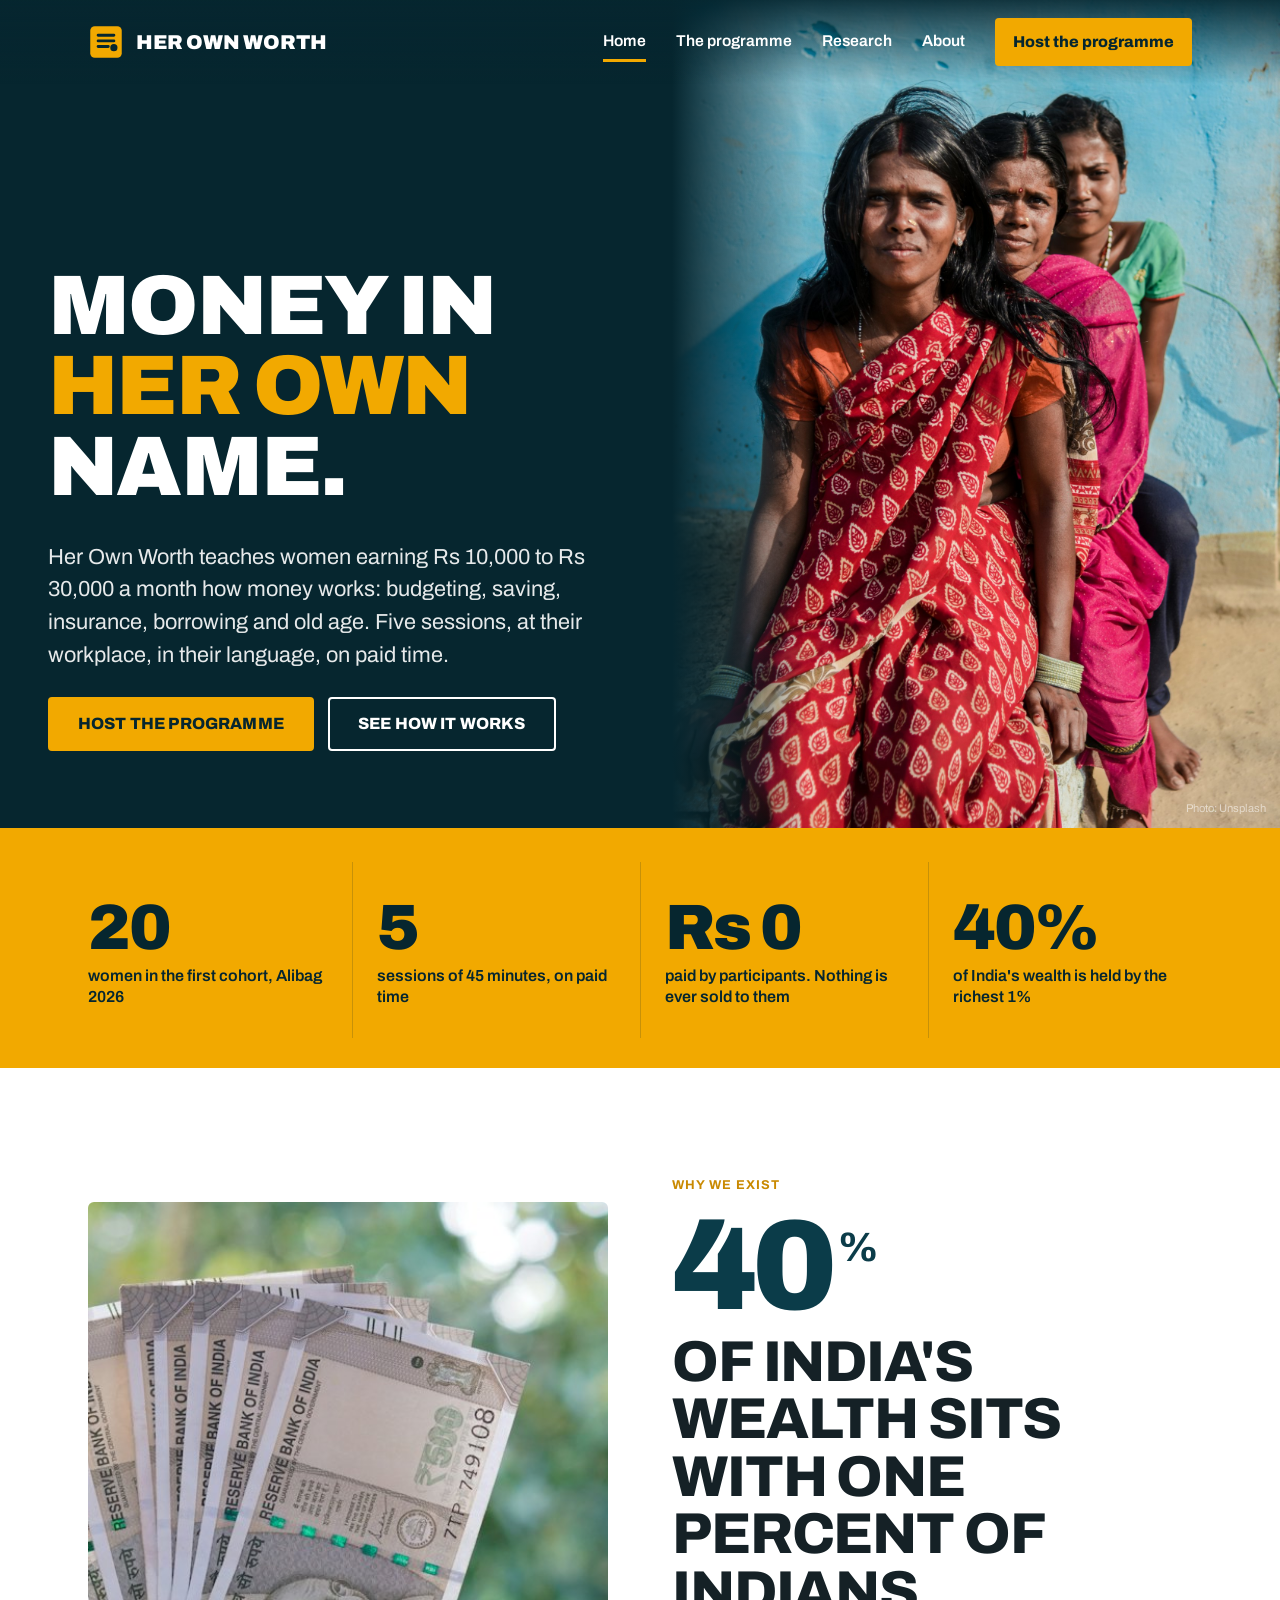
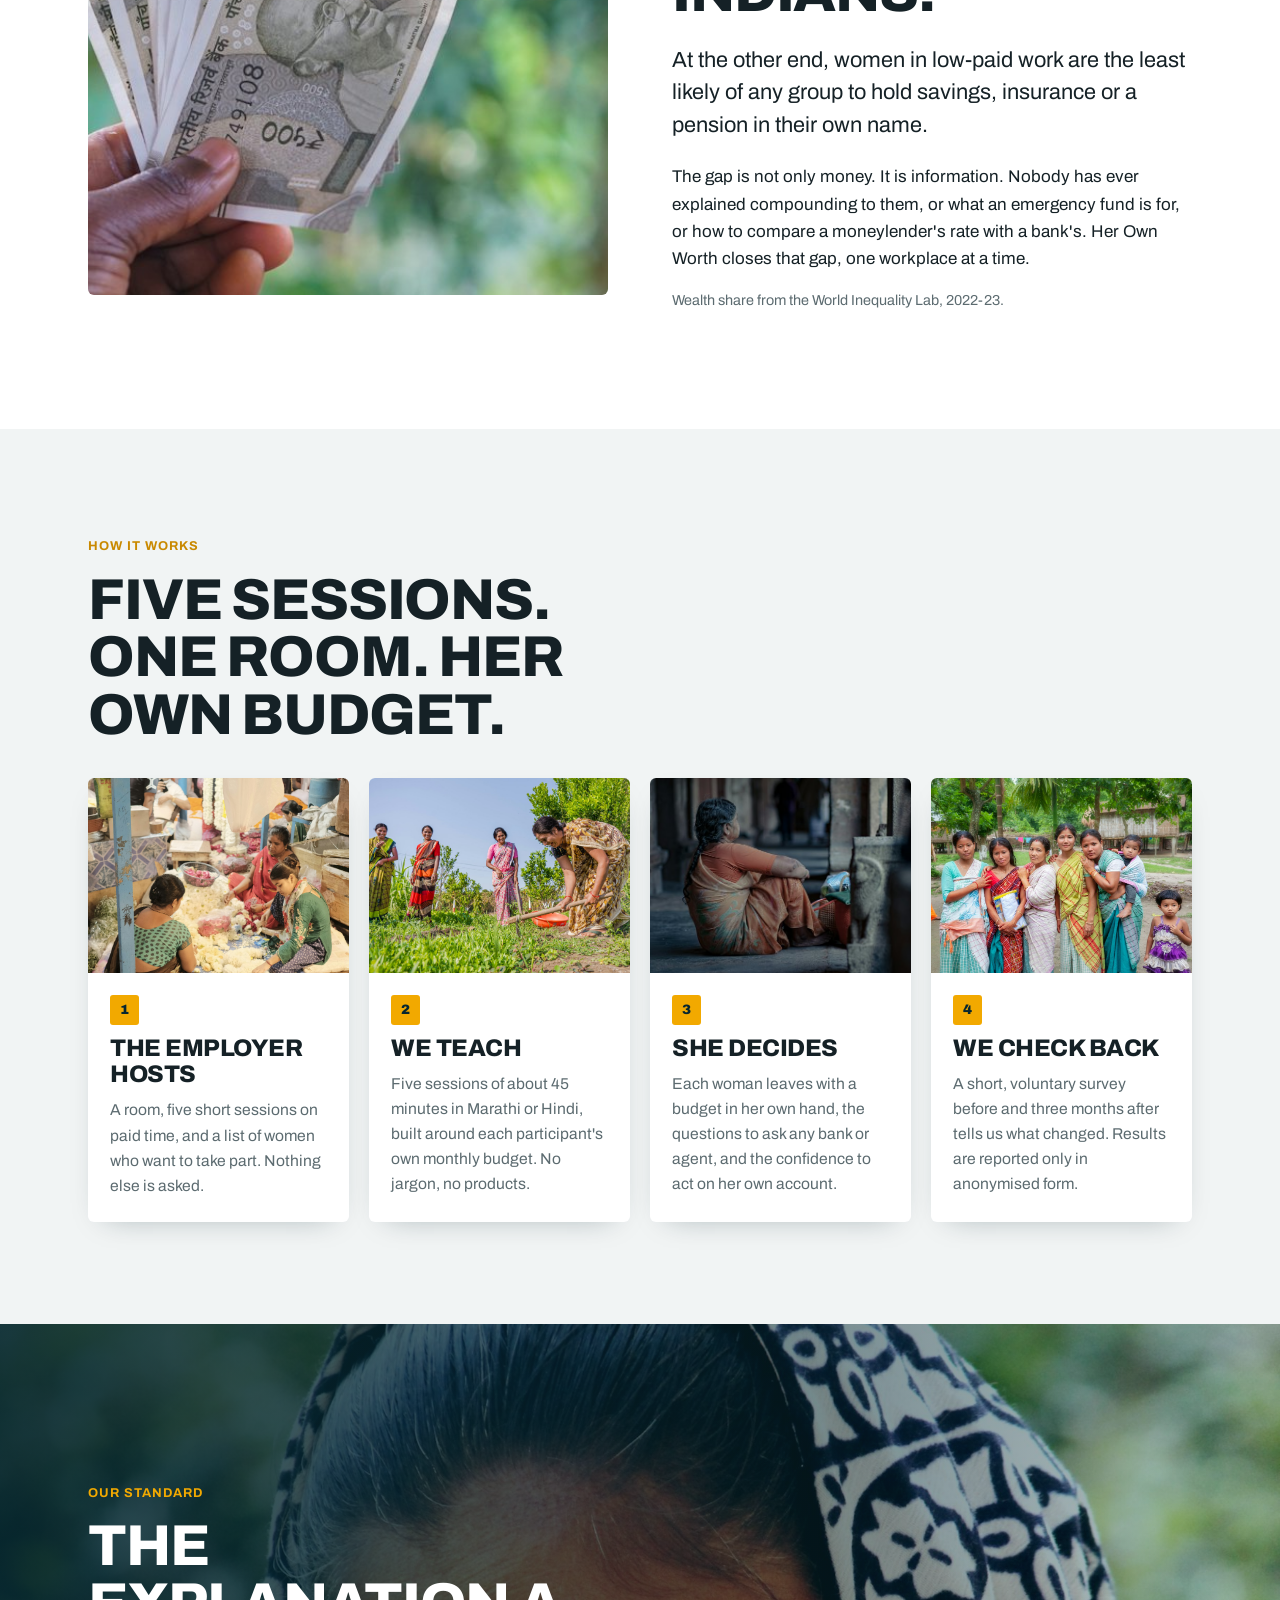
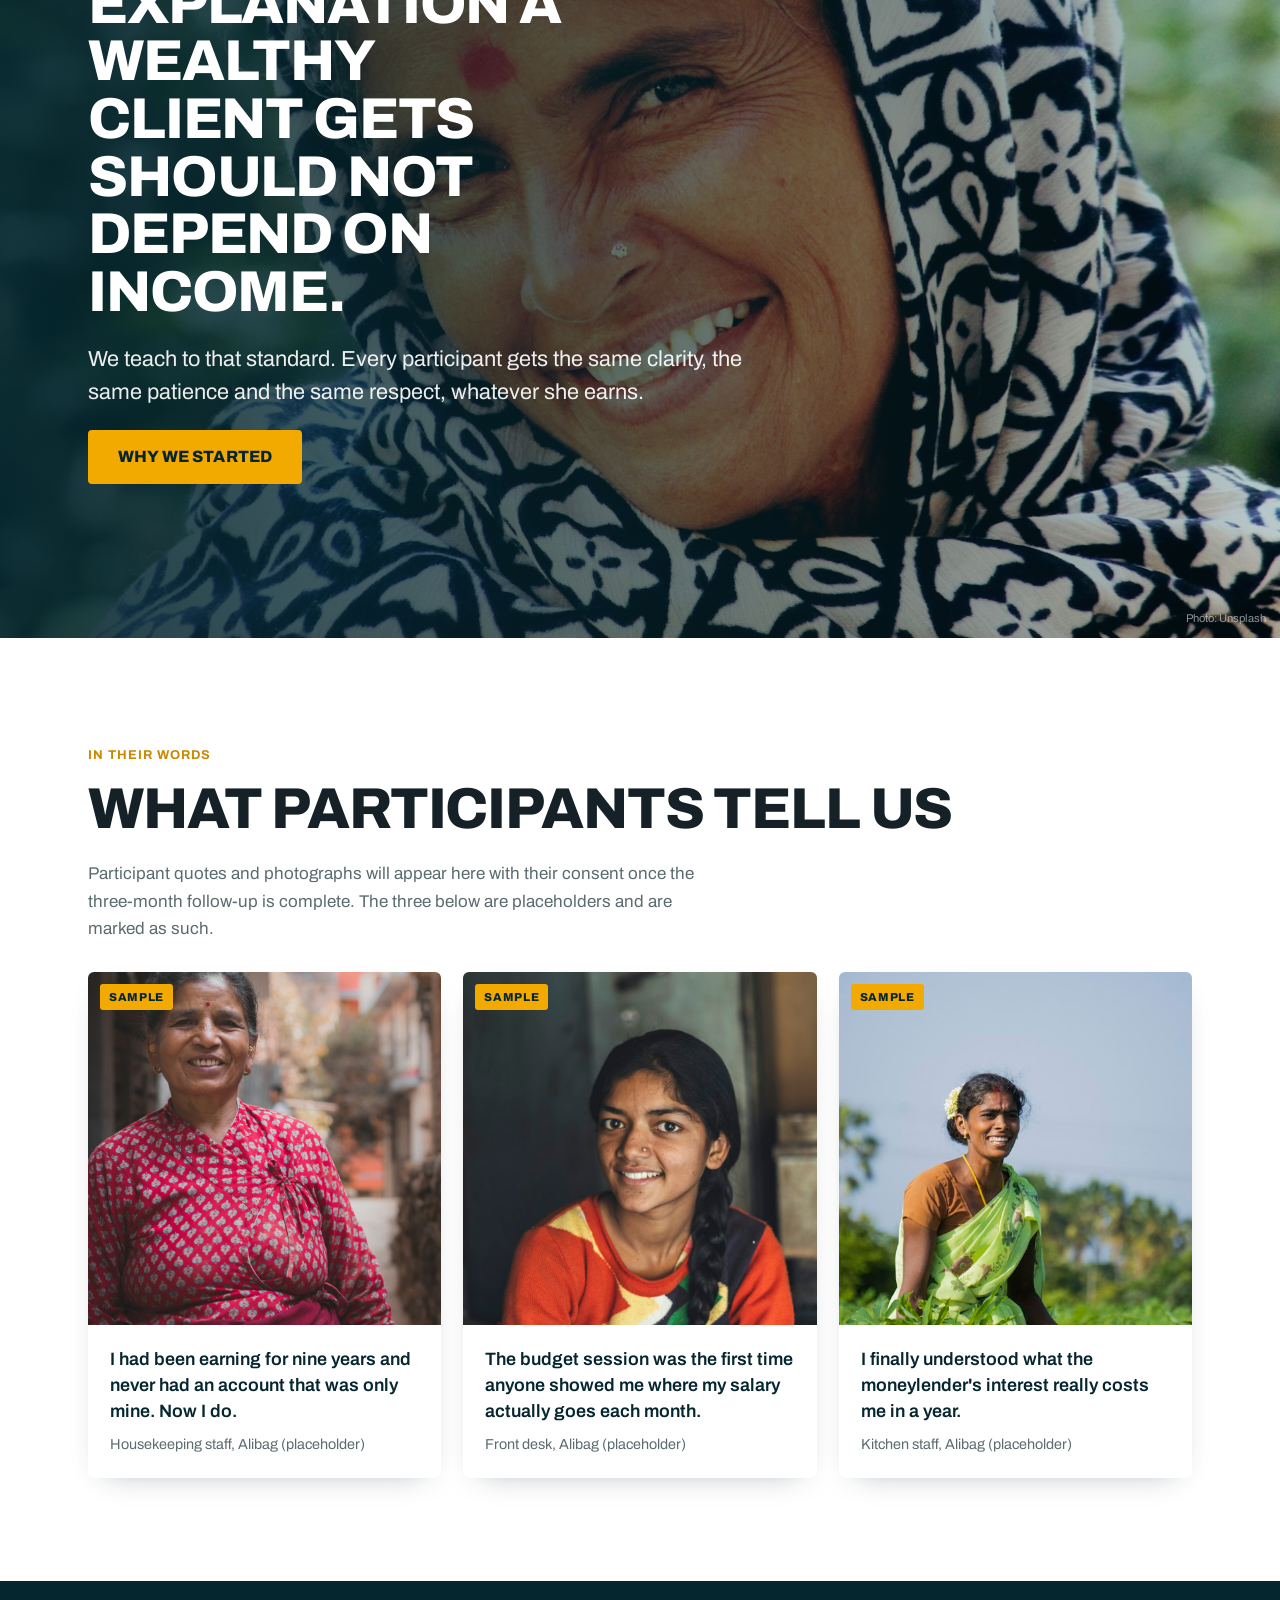
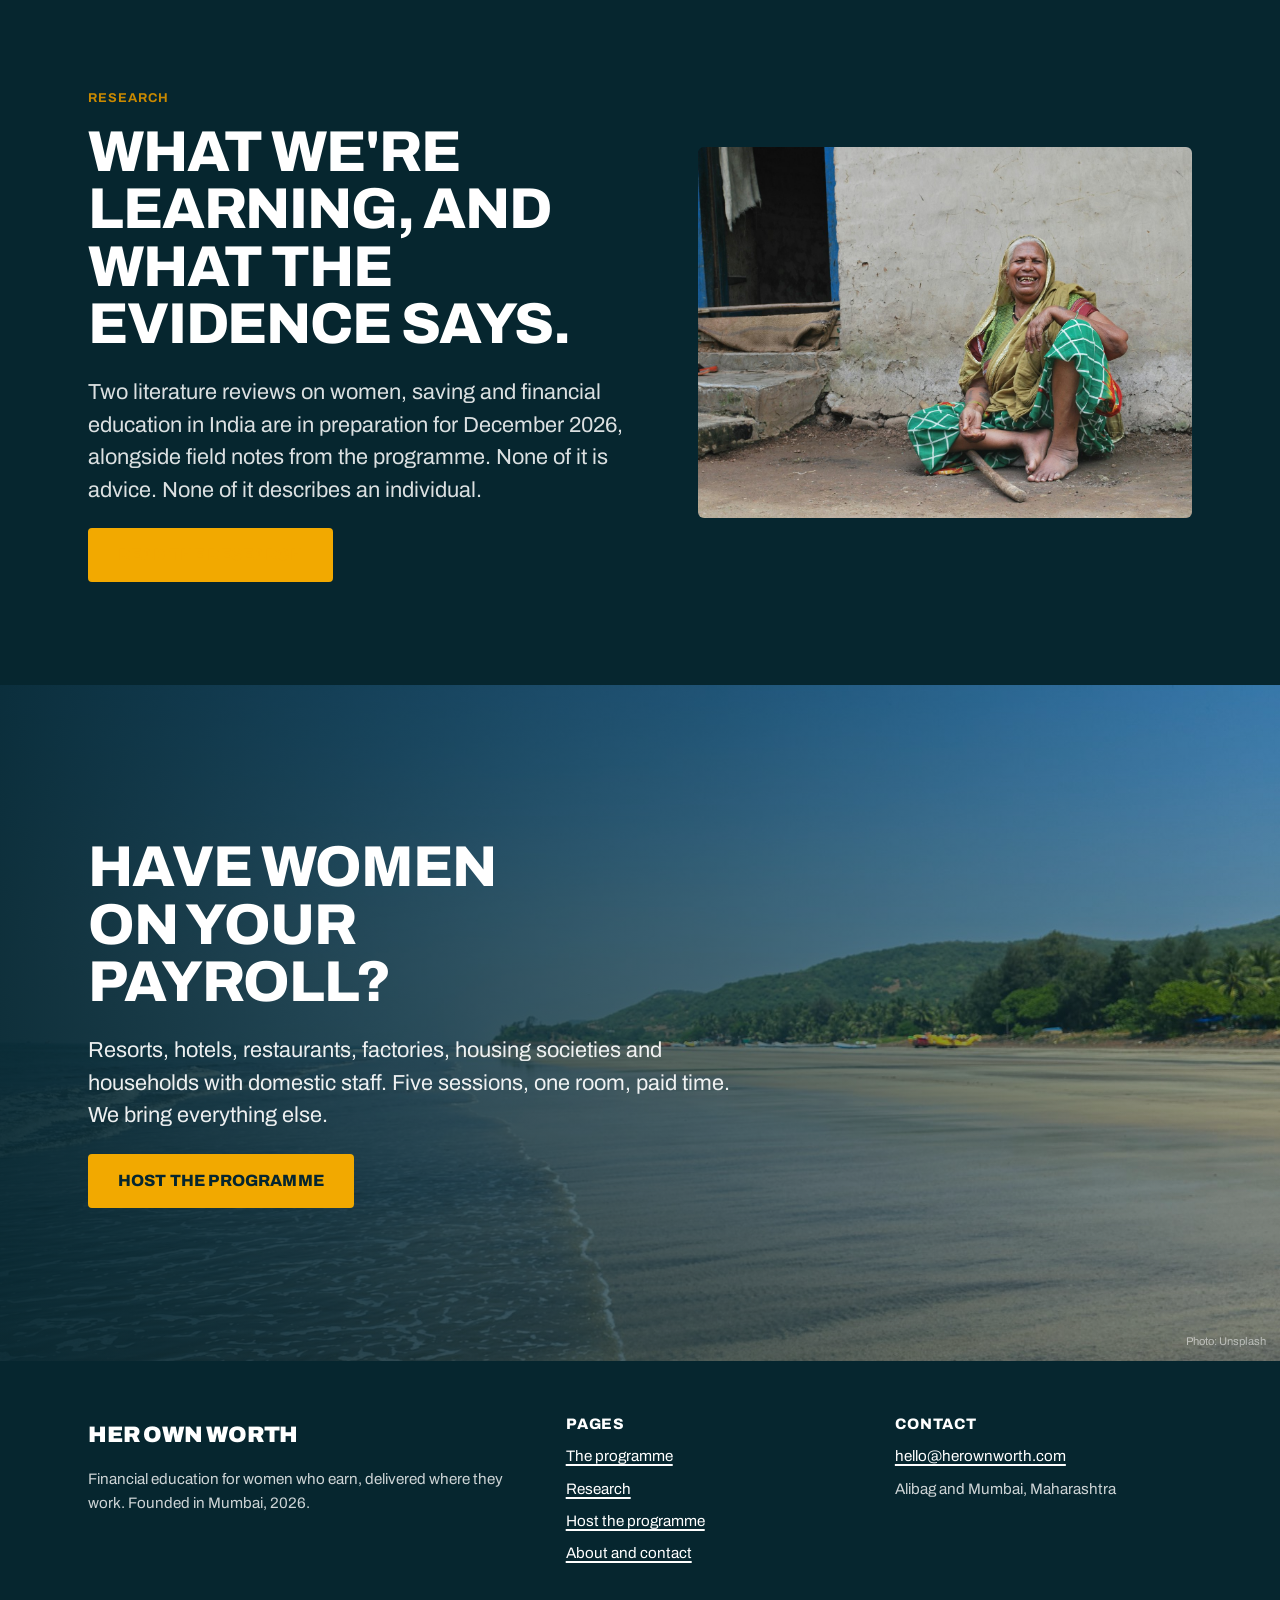
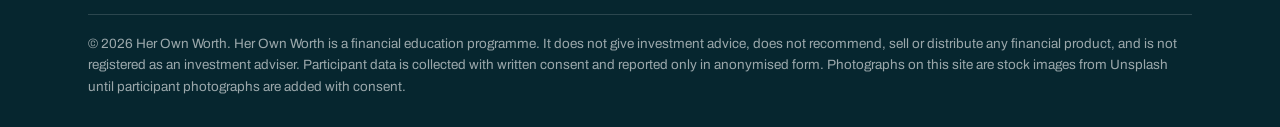
==== commit a57e2be2: "Bundle photographs locally Co-Authored-By: Claude Fable 5.1 <noreply@anthropic.com> Claude-Session: " ====
--- a/index.html
+++ b/index.html
@@ -8,7 +8,6 @@
 <link rel="icon" href="favicon.svg" type="image/svg+xml">
 <link rel="preconnect" href="https://fonts.googleapis.com">
 <link rel="preconnect" href="https://fonts.gstatic.com" crossorigin>
-<link rel="preconnect" href="https://images.unsplash.com">
 <link href="https://fonts.googleapis.com/css2?family=Archivo:wght@400;500;600;700;800;900&display=swap" rel="stylesheet">
 <link rel="stylesheet" href="styles.css">
 </head>
@@ -34,7 +33,7 @@
     <p class="lead reveal d1">Her Own Worth teaches women earning Rs 10,000 to Rs 30,000 a month how money works: budgeting, saving, insurance, borrowing and old age. Five sessions, at their workplace, in their language, on paid time.</p>
     <div class="actions reveal d2"><a class="btn" href="employers.html">Host the programme</a> <a class="btn outline" href="programme.html">See how it works</a></div>
   </div></div>
-  <div class="pic"><img src="https://images.unsplash.com/photo-1587538018365-2a1f8b544c08?auto=format&fit=crop&q=75&w=1600" alt="Women in bright saris standing together outside a blue wall" fetchpriority="high" style="--pos:50% 20%"><span class="credit">Photo: Unsplash</span></div>
+  <div class="pic"><img src="img/hero_group.jpg" alt="Women in bright saris standing together outside a blue wall" fetchpriority="high" style="--pos:50% 20%"><span class="credit">Photo: Unsplash</span></div>
 </section>
 <div class="stats" aria-label="Programme at a glance">
   <div class="wrap">
@@ -47,7 +46,7 @@
 
 <section>
   <div class="wrap split">
-    <div class="photo tall"><img src="https://images.unsplash.com/photo-1729077537326-91749c1c9197?auto=format&fit=crop&q=75&w=1000" alt="A hand holding a fan of 500 rupee notes" loading="lazy"></div>
+    <div class="photo tall"><img src="img/rupees.jpg" alt="A hand holding a fan of 500 rupee notes" loading="lazy"></div>
     <div>
       <span class="eyebrow">Why we exist</span>
       <p class="bignum">40<small>%</small></p>
@@ -64,16 +63,16 @@
     <span class="eyebrow">How it works</span>
     <h2 style="max-width:16ch">Five sessions. One room. Her own budget.</h2>
     <div class="cards" style="margin-top:34px">
-      <article class="card"><div class="img"><img src="https://images.unsplash.com/photo-1688013566793-849ce35316e6?auto=format&fit=crop&q=75&w=800" alt="Women working at market stalls" loading="lazy"></div><div class="body"><span class="step">1</span><h3>The employer hosts</h3><p>A room, five short sessions on paid time, and a list of women who want to take part. Nothing else is asked.</p></div></article>
-      <article class="card"><div class="img"><img src="https://images.unsplash.com/photo-1707721690544-781fe6ede937?auto=format&fit=crop&q=75&w=800" alt="Three women working together outdoors" loading="lazy"></div><div class="body"><span class="step">2</span><h3>We teach</h3><p>Five sessions of about 45 minutes in Marathi or Hindi, built around each participant's own monthly budget. No jargon, no products.</p></div></article>
-      <article class="card"><div class="img"><img src="https://images.unsplash.com/photo-1754591254914-cf2d9819e6be?auto=format&fit=crop&q=75&w=800" alt="A woman seated, thinking" loading="lazy"></div><div class="body"><span class="step">3</span><h3>She decides</h3><p>Each woman leaves with a budget in her own hand, the questions to ask any bank or agent, and the confidence to act on her own account.</p></div></article>
-      <article class="card"><div class="img"><img src="https://images.unsplash.com/photo-1759738101500-6d8d522b2681?auto=format&fit=crop&q=75&w=800" alt="A group of women and children in a village" loading="lazy"></div><div class="body"><span class="step">4</span><h3>We check back</h3><p>A short, voluntary survey before and three months after tells us what changed. Results are reported only in anonymised form.</p></div></article>
+      <article class="card"><div class="img"><img src="img/market.jpg" alt="Women working at market stalls" loading="lazy"></div><div class="body"><span class="step">1</span><h3>The employer hosts</h3><p>A room, five short sessions on paid time, and a list of women who want to take part. Nothing else is asked.</p></div></article>
+      <article class="card"><div class="img"><img src="img/women_field.jpg" alt="Three women working together outdoors" loading="lazy"></div><div class="body"><span class="step">2</span><h3>We teach</h3><p>Five sessions of about 45 minutes in Marathi or Hindi, built around each participant's own monthly budget. No jargon, no products.</p></div></article>
+      <article class="card"><div class="img"><img src="img/p_pensive.jpg" alt="A woman seated, thinking" loading="lazy"></div><div class="body"><span class="step">3</span><h3>She decides</h3><p>Each woman leaves with a budget in her own hand, the questions to ask any bank or agent, and the confidence to act on her own account.</p></div></article>
+      <article class="card"><div class="img"><img src="img/group_rural.jpg" alt="A group of women and children in a village" loading="lazy"></div><div class="body"><span class="step">4</span><h3>We check back</h3><p>A short, voluntary survey before and three months after tells us what changed. Results are reported only in anonymised form.</p></div></article>
     </div>
   </div>
 </section>
 
 <div class="band">
-  <img class="bg" src="https://images.unsplash.com/photo-1463335361701-e90f4c5045d0?auto=format&fit=crop&q=75&w=2000" alt="" loading="lazy">
+  <img class="bg" src="img/p_scarf.jpg" alt="" loading="lazy">
   <div class="wrap">
     <span class="eyebrow" style="color:var(--gold)">Our standard</span>
     <h2>The explanation a wealthy client gets should not depend on income.</h2>
@@ -89,9 +88,9 @@
     <h2>What participants tell us</h2>
     <p class="muted" style="max-width:62ch">Participant quotes and photographs will appear here with their consent once the three-month follow-up is complete. The three below are placeholders and are marked as such.</p>
     <div class="quotes" style="margin-top:30px">
-      <article class="quote"><span class="sample">Sample</span><div class="img"><img src="https://images.unsplash.com/photo-1533128361669-69c065857a13?auto=format&fit=crop&q=75&w=700" alt="" loading="lazy"></div><blockquote>I had been earning for nine years and never had an account that was only mine. Now I do.</blockquote><cite>Housekeeping staff, Alibag (placeholder)</cite></article>
-      <article class="quote"><span class="sample">Sample</span><div class="img"><img src="https://images.unsplash.com/photo-1618245472177-2a74ad3b994a?auto=format&fit=crop&q=75&w=700" alt="" loading="lazy"></div><blockquote>The budget session was the first time anyone showed me where my salary actually goes each month.</blockquote><cite>Front desk, Alibag (placeholder)</cite></article>
-      <article class="quote"><span class="sample">Sample</span><div class="img"><img src="https://images.unsplash.com/photo-1622182605529-ee049ded8c82?auto=format&fit=crop&q=75&w=700" alt="" loading="lazy"></div><blockquote>I finally understood what the moneylender's interest really costs me in a year.</blockquote><cite>Kitchen staff, Alibag (placeholder)</cite></article>
+      <article class="quote"><span class="sample">Sample</span><div class="img"><img src="img/p_older.jpg" alt="" loading="lazy"></div><blockquote>I had been earning for nine years and never had an account that was only mine. Now I do.</blockquote><cite>Housekeeping staff, Alibag (placeholder)</cite></article>
+      <article class="quote"><span class="sample">Sample</span><div class="img"><img src="img/p_young.jpg" alt="" loading="lazy"></div><blockquote>The budget session was the first time anyone showed me where my salary actually goes each month.</blockquote><cite>Front desk, Alibag (placeholder)</cite></article>
+      <article class="quote"><span class="sample">Sample</span><div class="img"><img src="img/p_green.jpg" alt="" loading="lazy"></div><blockquote>I finally understood what the moneylender's interest really costs me in a year.</blockquote><cite>Kitchen staff, Alibag (placeholder)</cite></article>
     </div>
   </div>
 </section>
@@ -104,12 +103,12 @@
       <p class="lead">Two literature reviews on women, saving and financial education in India are in preparation for December 2026, alongside field notes from the programme. None of it is advice. None of it describes an individual.</p>
       <a class="btn" href="research.html">Read the research</a>
     </div>
-    <div class="photo"><img src="https://images.unsplash.com/photo-1699873728107-9ce97c8f78eb?auto=format&fit=crop&q=75&w=1000" alt="An older woman seated at a doorway" loading="lazy"></div>
+    <div class="photo"><img src="img/p_seated.jpg" alt="An older woman seated at a doorway" loading="lazy"></div>
   </div>
 </section>
 
 <div class="band">
-  <img class="bg" src="https://images.unsplash.com/photo-1794247071981-024c69666617?auto=format&fit=crop&q=75&w=2000" alt="" loading="lazy">
+  <img class="bg" src="img/coast.jpg" alt="" loading="lazy">
   <div class="wrap">
     <h2>Have women on your payroll?</h2>
     <p class="lead">Resorts, hotels, restaurants, factories, housing societies and households with domestic staff. Five sessions, one room, paid time. We bring everything else.</p>
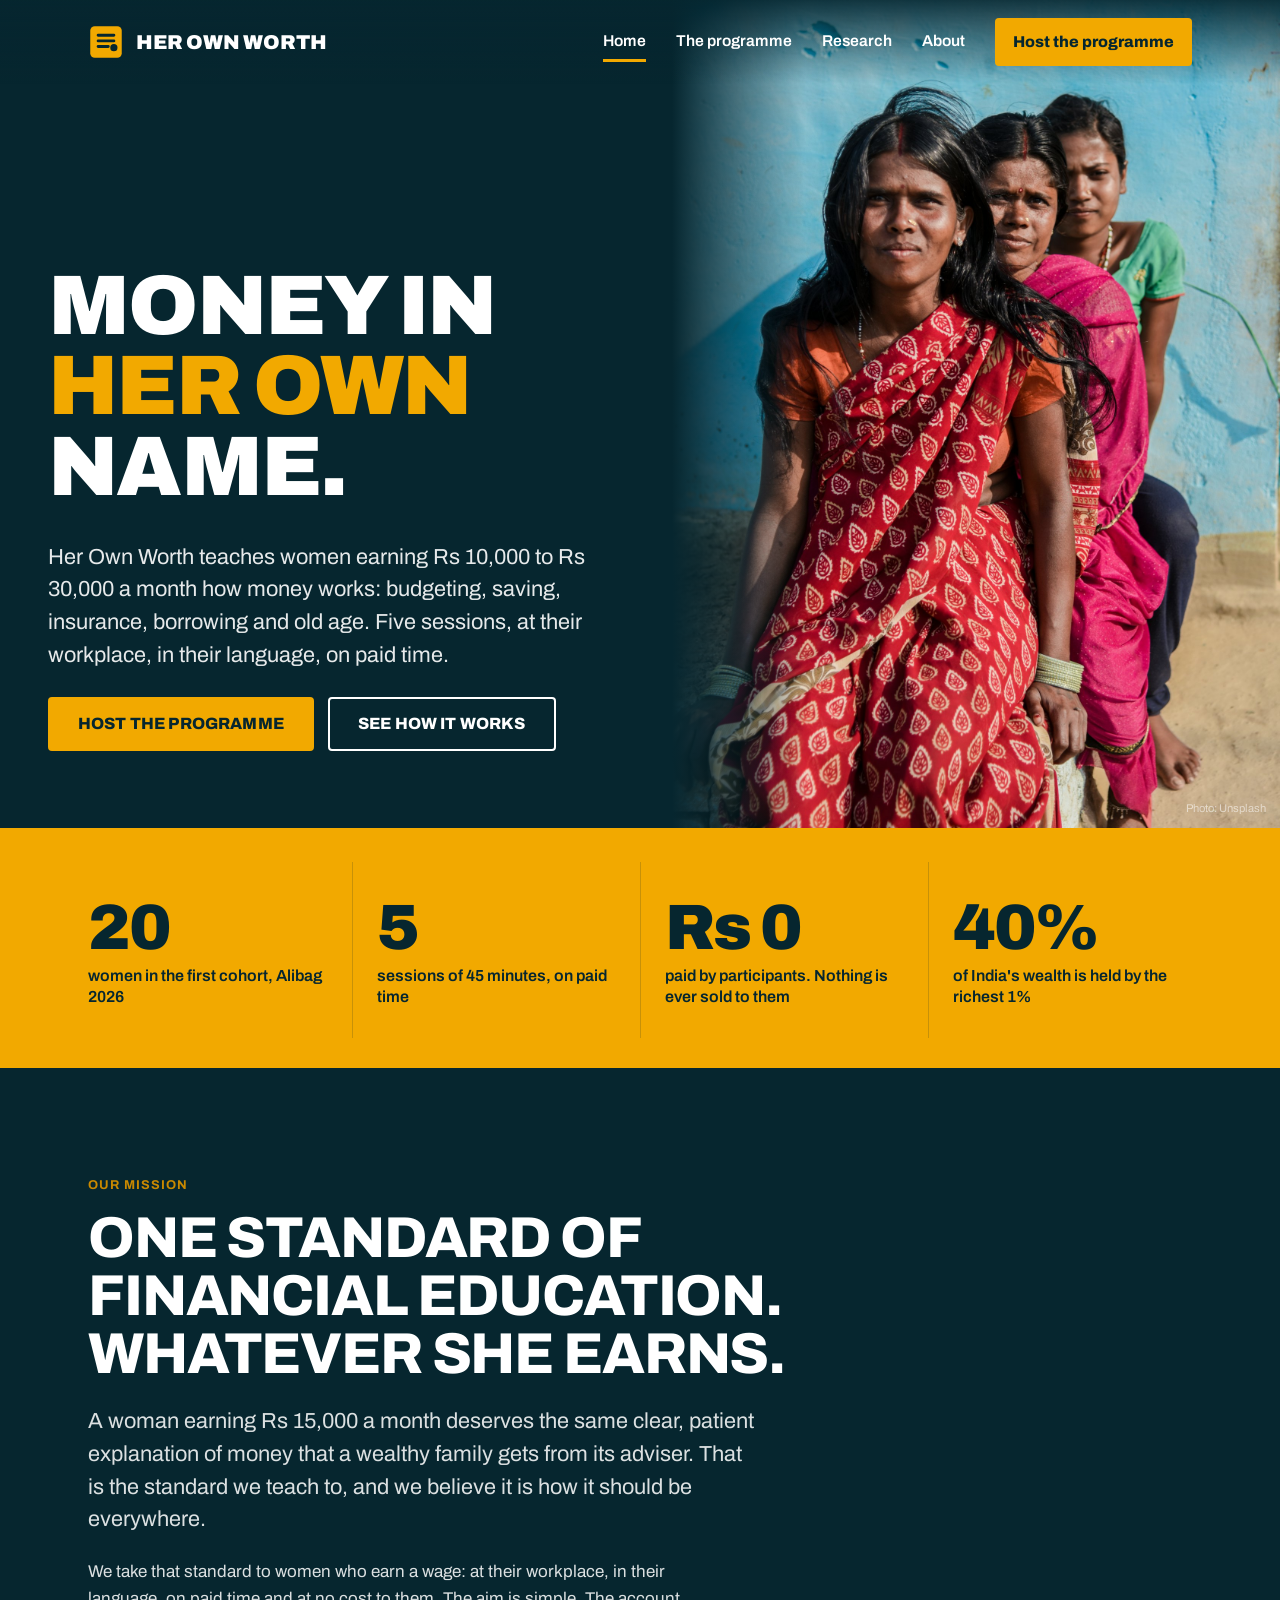
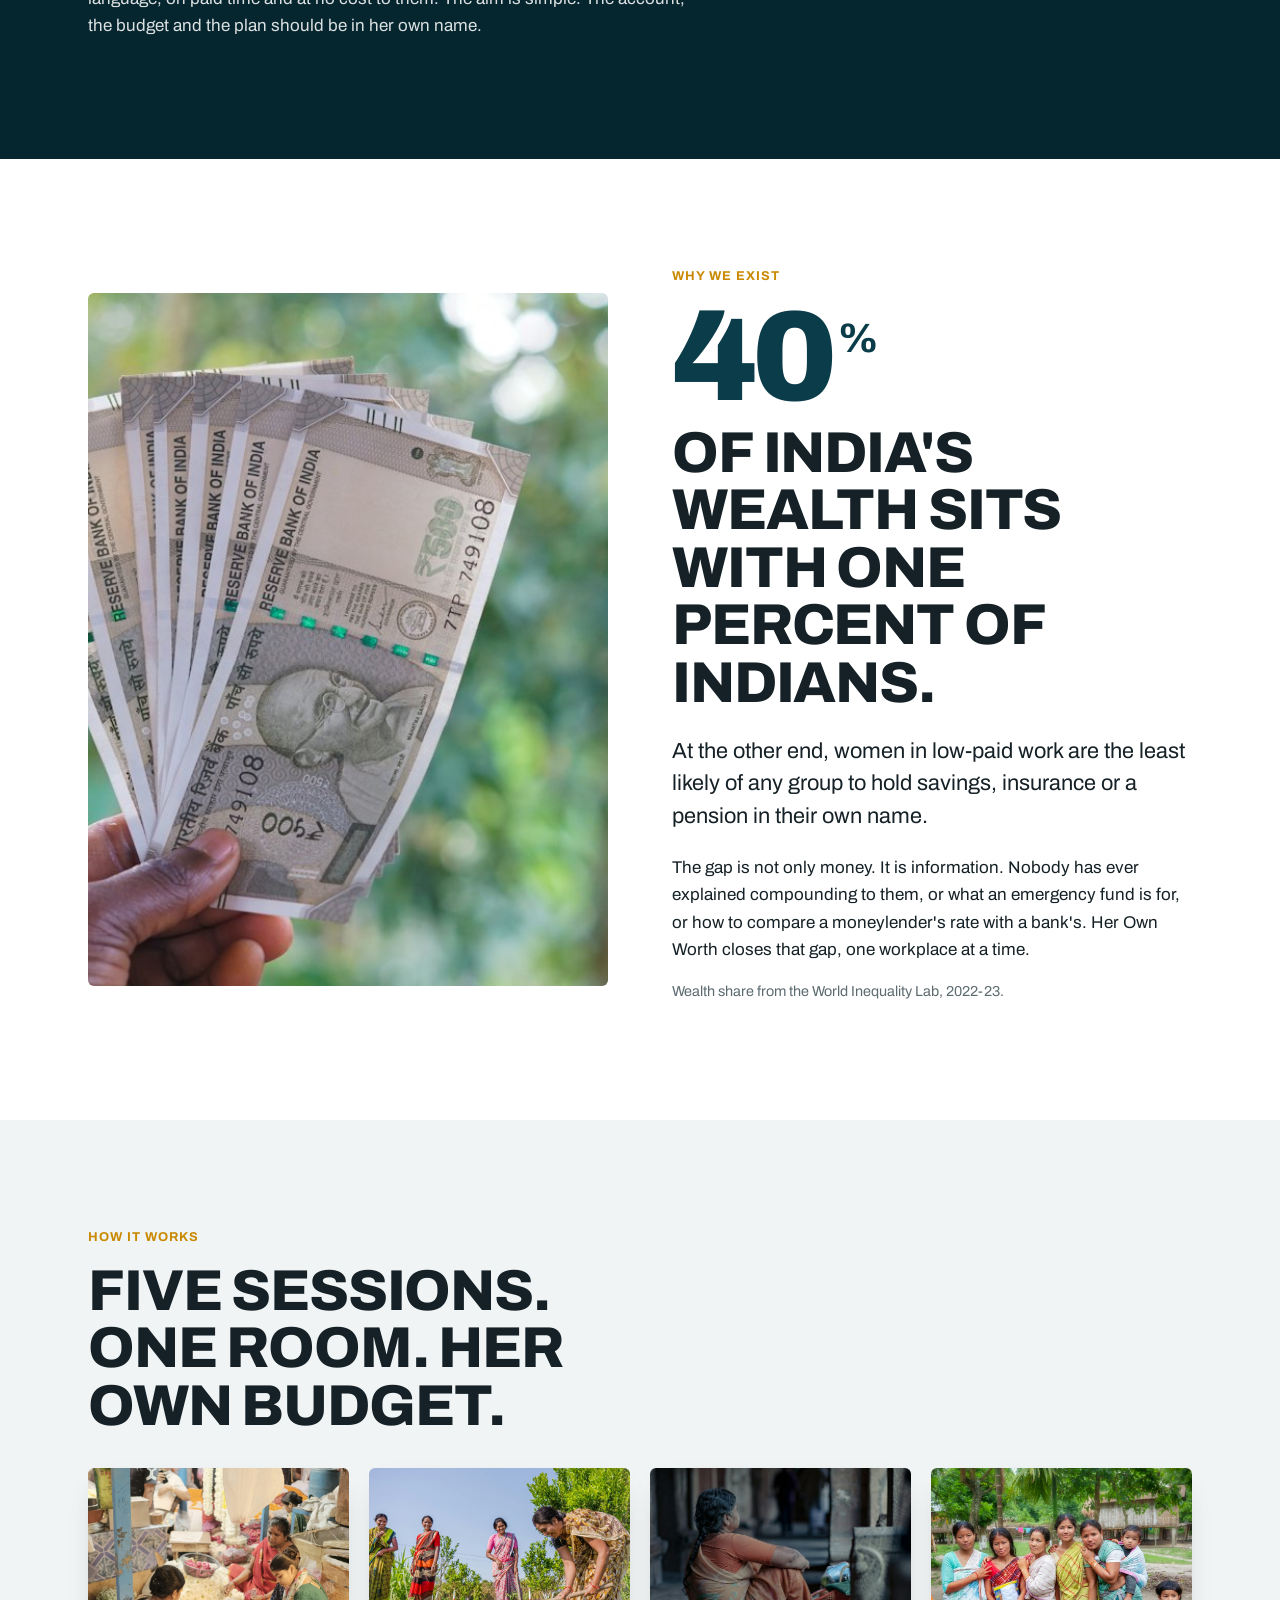
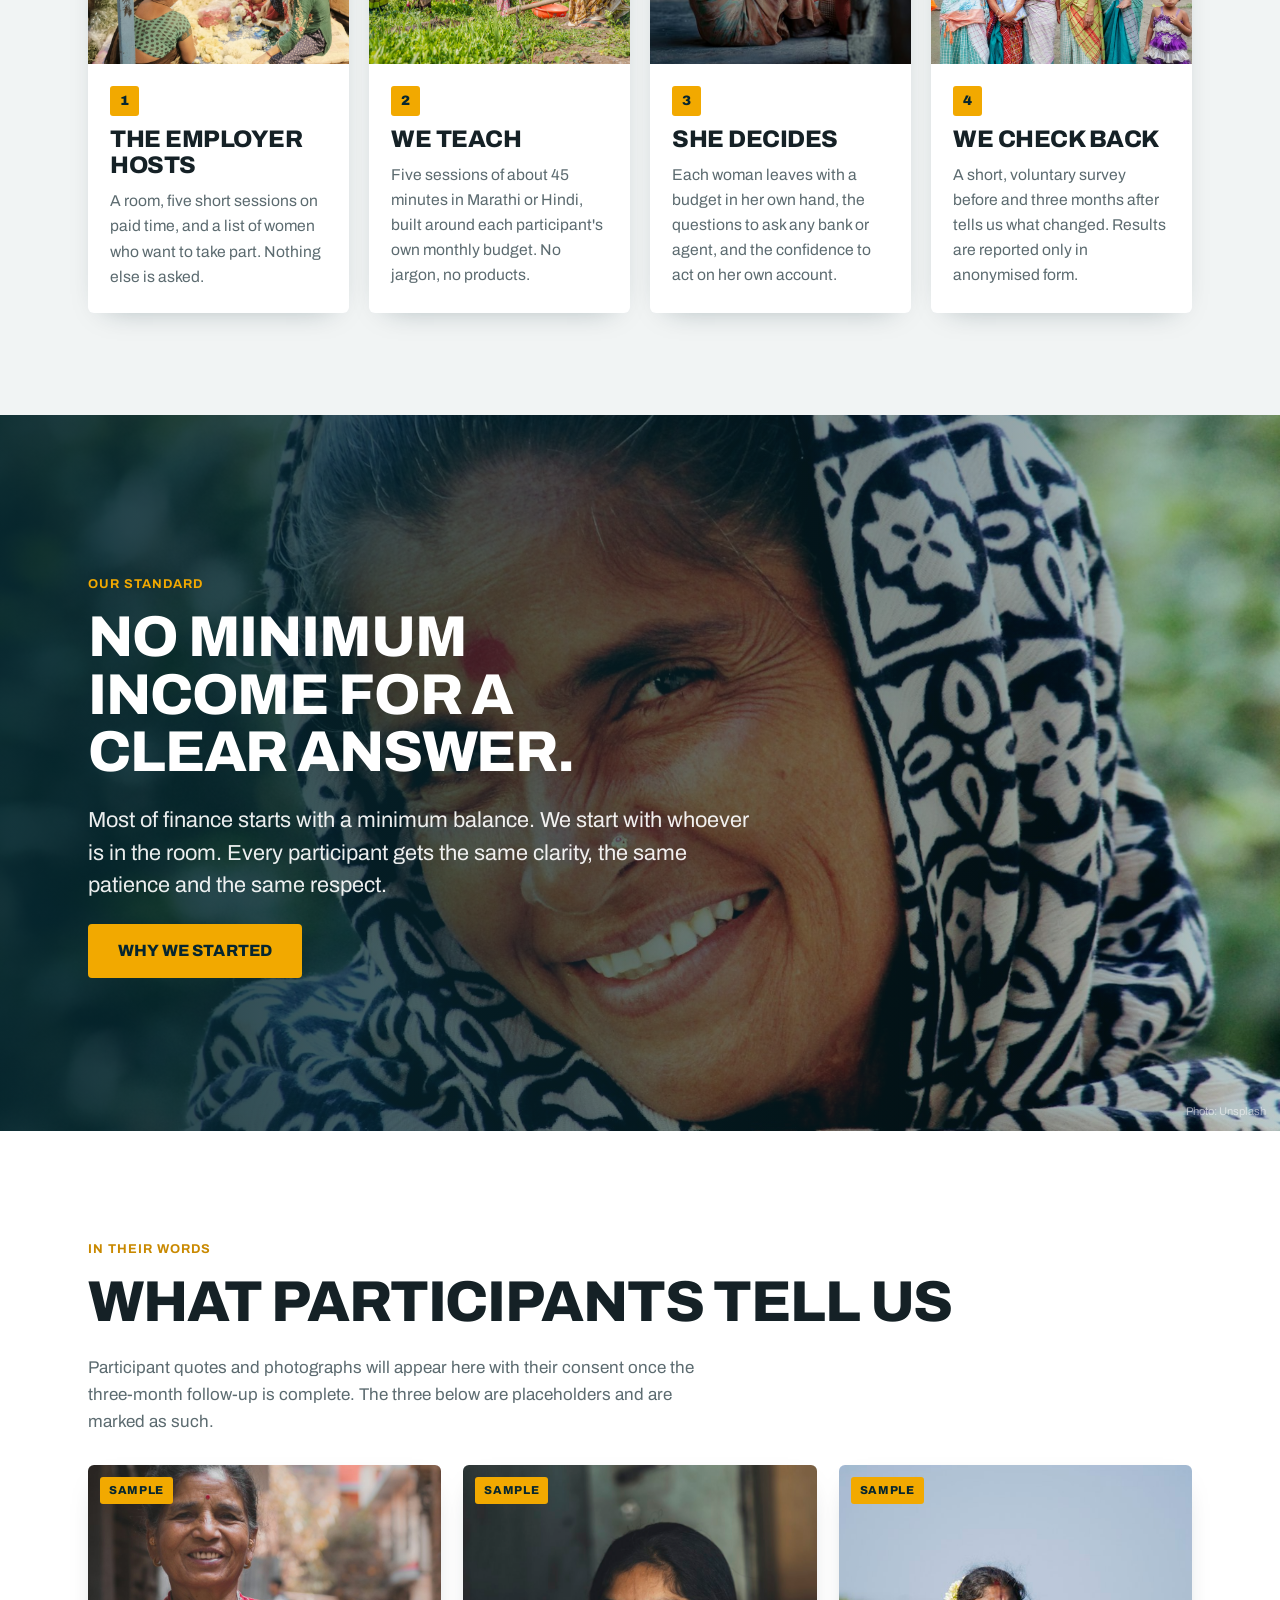
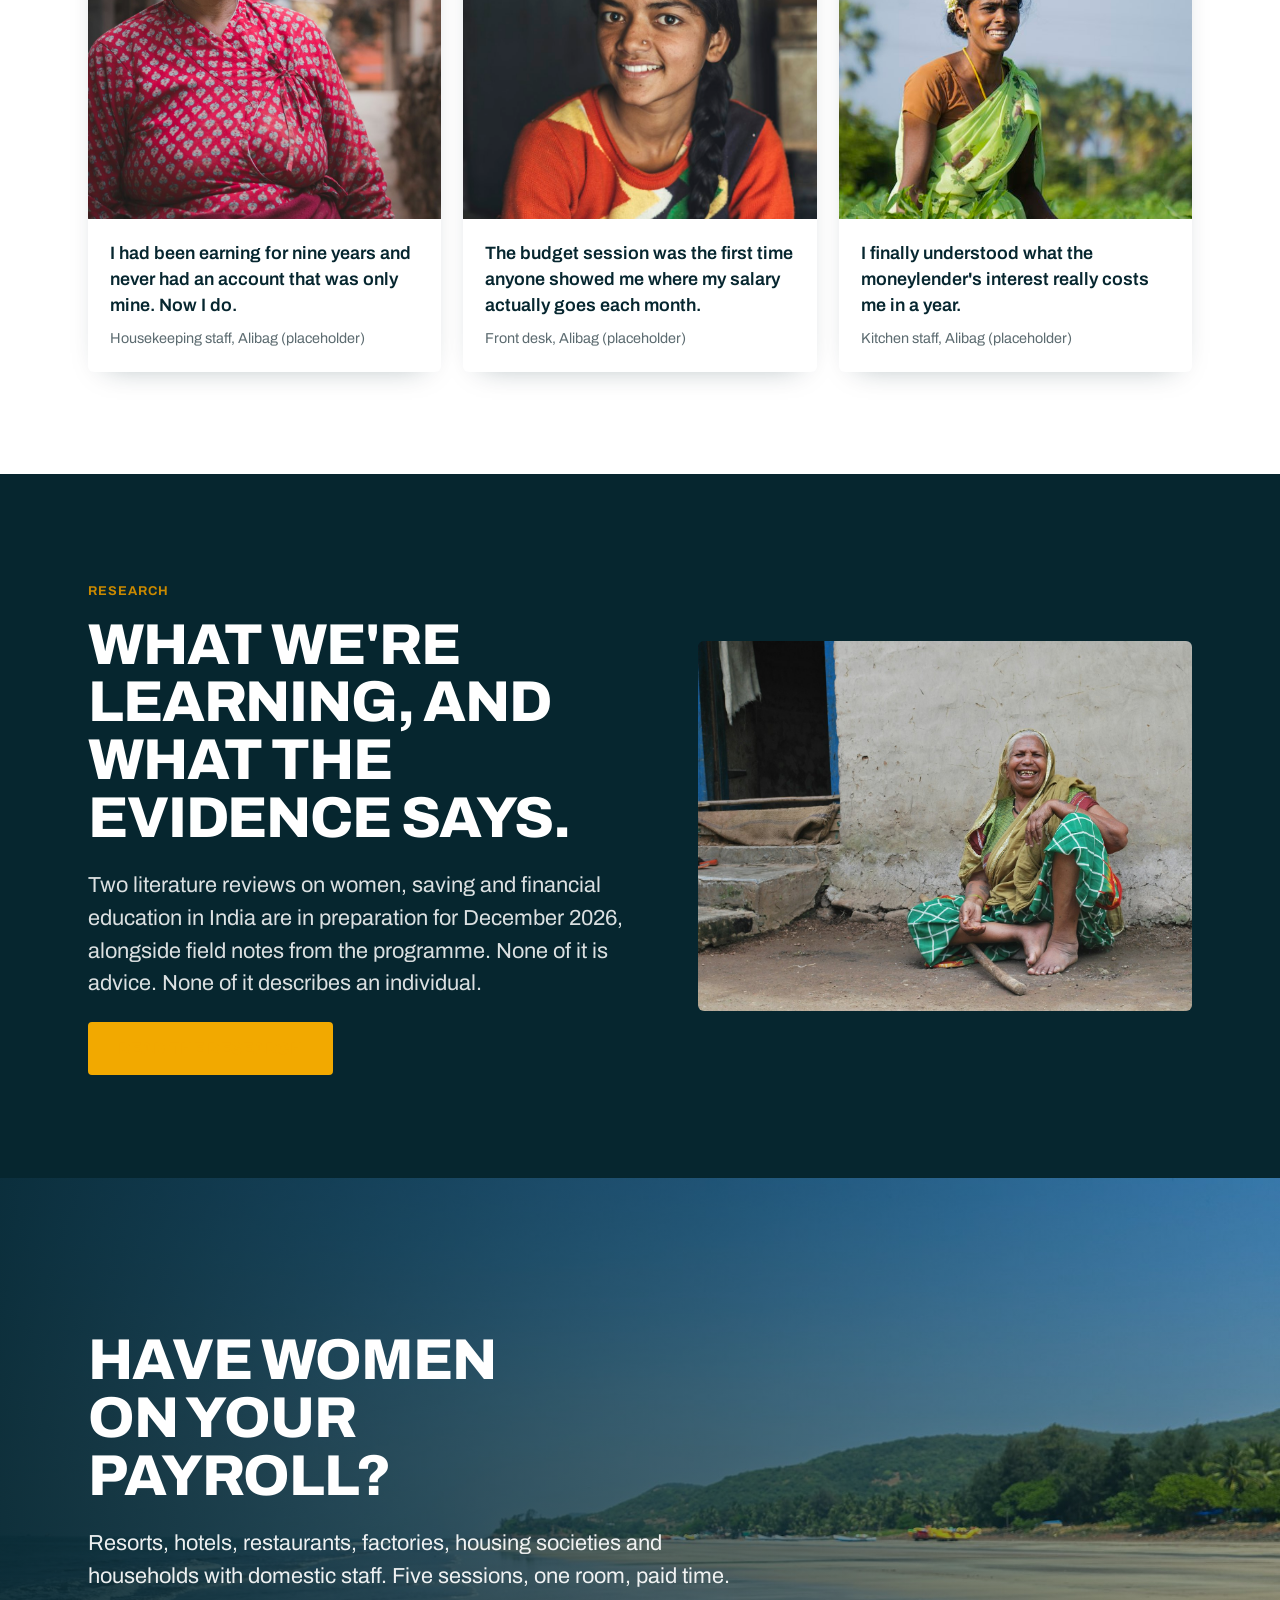
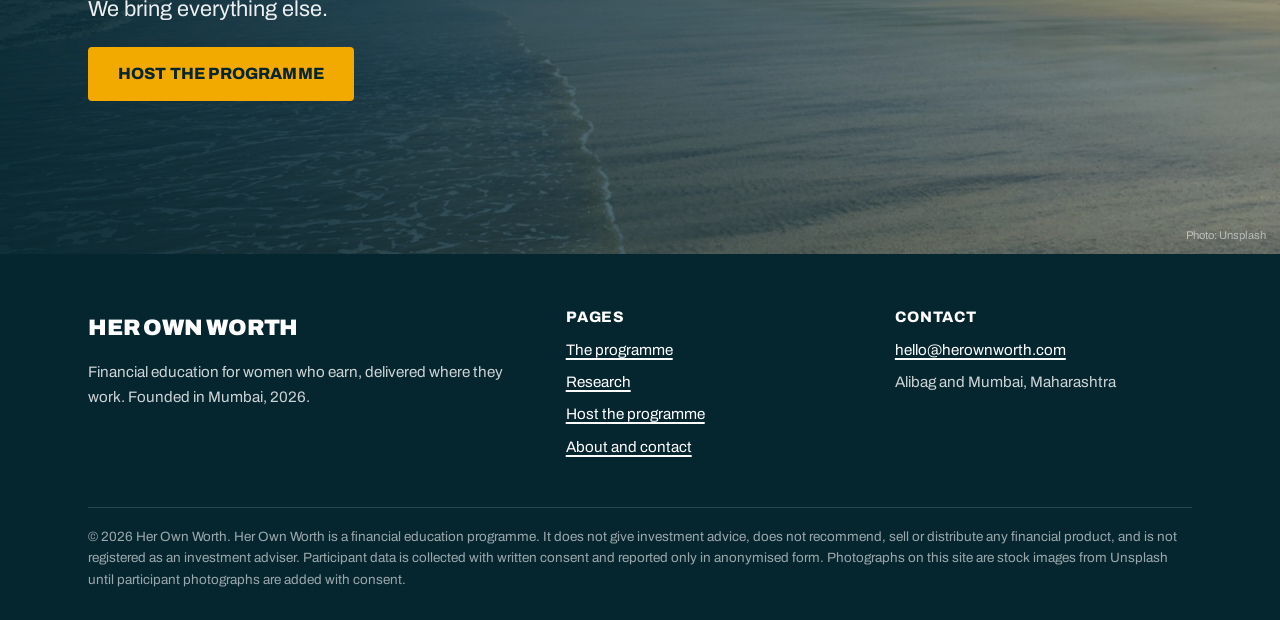
==== commit a7d2940f: "Add mission statement and Mumbai seminars; sharpen same-standard message Co-Authored-By: Claude Fabl" ====
--- a/index.html
+++ b/index.html
@@ -4,7 +4,7 @@
 <meta charset="utf-8">
 <meta name="viewport" content="width=device-width, initial-scale=1">
 <title>Her Own Worth</title>
-<meta name="description" content="Financial education for women who earn, delivered where they work. Budgeting, saving, insurance and borrowing explained in plain language.">
+<meta name="description" content="One standard of financial education for women who earn, whatever they earn. Budgeting, saving, insurance and borrowing explained in plain language, at the workplace.">
 <link rel="icon" href="favicon.svg" type="image/svg+xml">
 <link rel="preconnect" href="https://fonts.googleapis.com">
 <link rel="preconnect" href="https://fonts.gstatic.com" crossorigin>
@@ -44,6 +44,15 @@
   </div>
 </div>
 
+<section class="dark">
+  <div class="wrap">
+    <span class="eyebrow">Our mission</span>
+    <h2 style="max-width:20ch">One standard of financial education. Whatever she earns.</h2>
+    <p class="lead">A woman earning Rs 15,000 a month deserves the same clear, patient explanation of money that a wealthy family gets from its adviser. That is the standard we teach to, and we believe it is how it should be everywhere.</p>
+    <p style="max-width:62ch">We take that standard to women who earn a wage: at their workplace, in their language, on paid time and at no cost to them. The aim is simple. The account, the budget and the plan should be in her own name.</p>
+  </div>
+</section>
+
 <section>
   <div class="wrap split">
     <div class="photo tall"><img src="img/rupees.jpg" alt="A hand holding a fan of 500 rupee notes" loading="lazy"></div>
@@ -75,8 +84,8 @@
   <img class="bg" src="img/p_scarf.jpg" alt="" loading="lazy">
   <div class="wrap">
     <span class="eyebrow" style="color:var(--gold)">Our standard</span>
-    <h2>The explanation a wealthy client gets should not depend on income.</h2>
-    <p class="lead">We teach to that standard. Every participant gets the same clarity, the same patience and the same respect, whatever she earns.</p>
+    <h2>No minimum income for a clear answer.</h2>
+    <p class="lead">Most of finance starts with a minimum balance. We start with whoever is in the room. Every participant gets the same clarity, the same patience and the same respect.</p>
     <a class="btn" href="about.html">Why we started</a>
   </div>
   <span class="credit">Photo: Unsplash</span>
